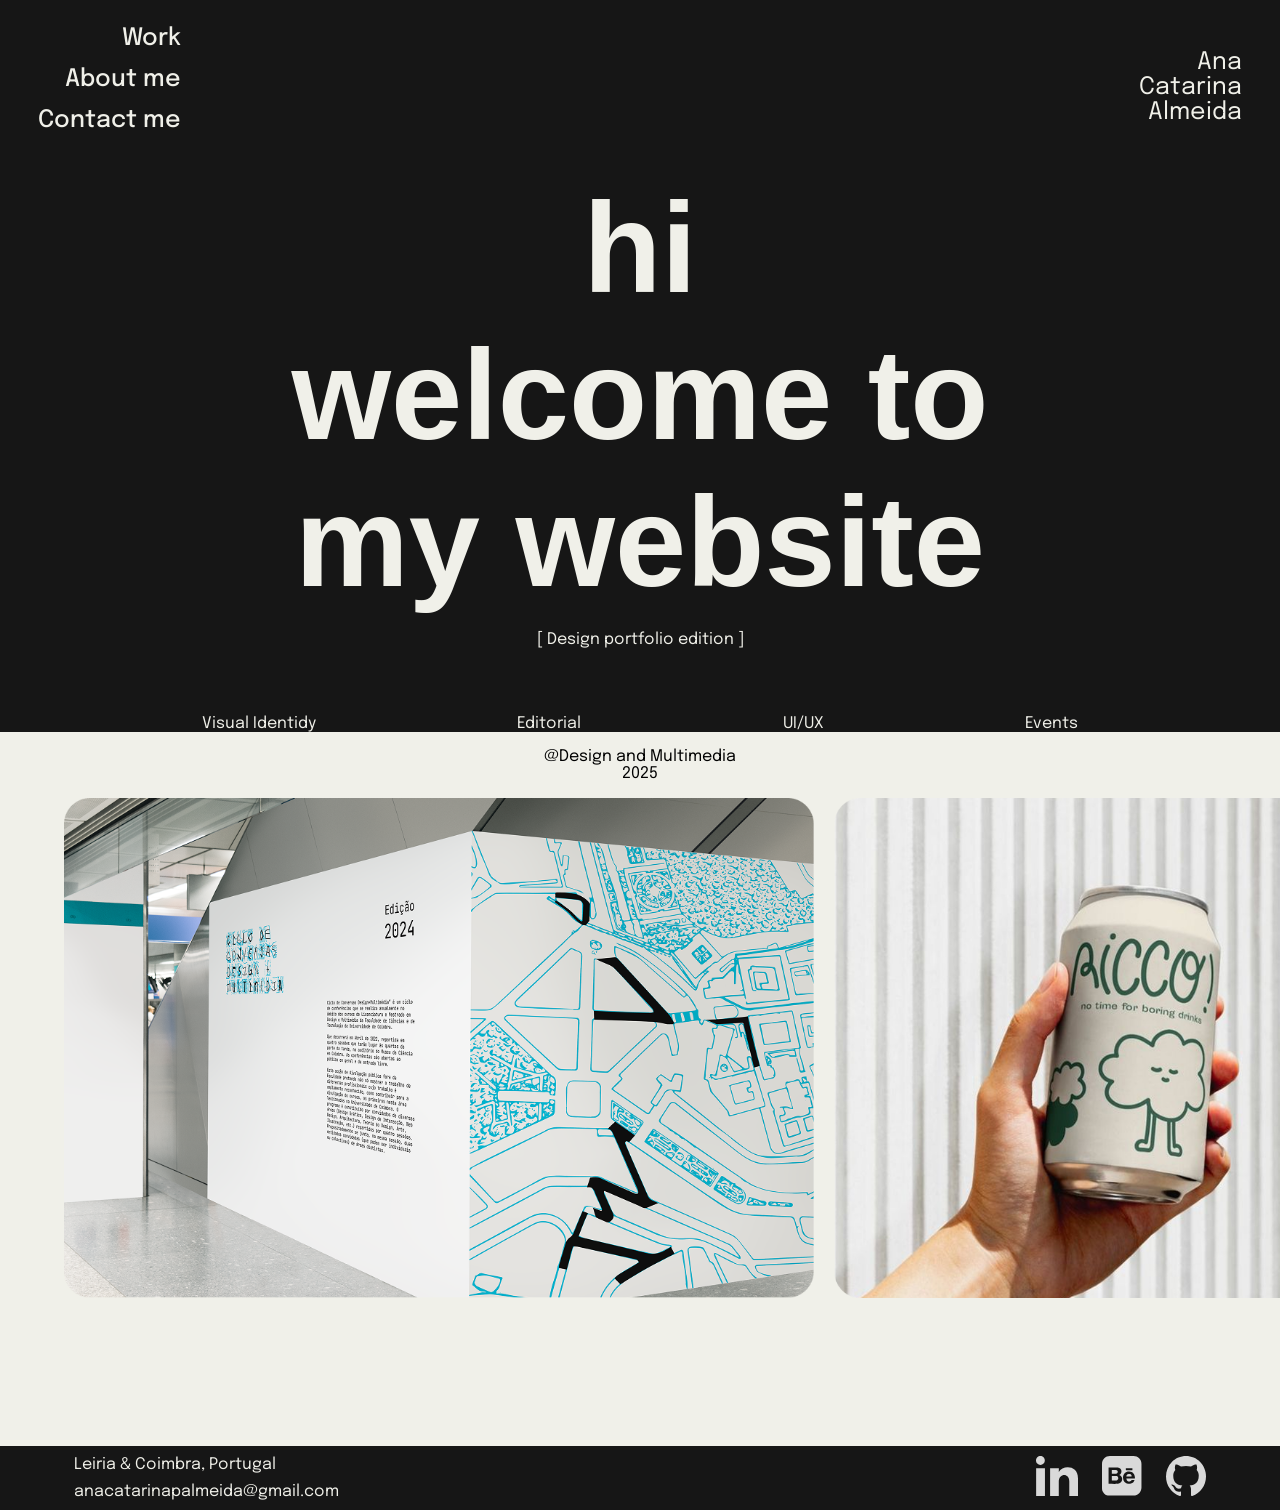
==== index.html @ 5d39ab45 "paginas adicionadas" ====
<!doctype html>
<html lang="en">

<head>
    <meta name="viewport" content="width=device-width, initial-scale=1" />
    <link rel="preconnect" href="https://fonts.googleapis.com">
    <link rel="preconnect" href="https://fonts.gstatic.com" crossorigin>
    <link href="https://fonts.googleapis.com/css2?family=Epilogue:ital,wght@0,100..900;1,100..900&display=swap"
        rel="stylesheet">

    <link rel=" stylesheet" href="css/common.css">
    <link rel="stylesheet" href="css/index.css">
    <title> My Website _ Design portfolio </title>
</head>

<body>
    <header>
        <section id="topRow">
            <nav class="menu">
                <a href="index.html#topDM"> Work</a>
                <a href="aboutme.html"> About me</a>
                <a href="index.html#contactInfo"> Contact me</a>
            </nav>
            <div id="meuNome">
                <p>Ana<br>Catarina<br>Almeida</p>
            </div>
        </section>

        <section id="tituloInicial">
            <h1>hi<br>welcome to<br>my website</h1>
            <p>[ Design portfolio edition ]</p>
        </section>

        <section id="moveBar">
            <p>Visual Identidy</p>
            <p>Editorial</p>
            <p>UI/UX</p>
            <p>Events</p>
        </section>
    </header>

    <main>
        <!--  <section id="sideArrow"></section> -->
        <section id="topDM">
            <p>@Design and Multimedia<br>2025</p>
        </section>

        <section>
            <div id="tituloProjeto"></div>
            <div class="slider">
                <img src="imagens/ccdm.png" alt="foto 1" data-titulo="#titulo-ccdm" data-conteudo="#conteudo-ccdm">
                <img src="imagens/refresko.png" alt="foto 2" data-titulo="#titulo-refresko">
                <img src="imagens/magazine.png" alt="foto 3">
                <img src="imagens/branding.png" alt="foto 4">
                <img src="imagens/convites.png" alt="foto 5">
                <img src="imagens/app.png" alt="foto 6">
                <img src="imagens/myportfolio.png" alt="foto 7">
                <a href="nowwhat.html"><img src="imagens/nowwhat.png" alt="foto 8"></a>
            </div>
            <div id="conteudoProjeto"></div>
        </section>

        <!-- Templates de títulos -->
        <template id="titulo-ccdm" class="titulo-bloco">
            <svg width="30" height="30" fill="currentColor" viewBox="0 0 24 24">
                <circle cx="12" cy="12" r="10" />
            </svg>
            <div>
                <h2>Projeto CCDM</h2>
                <p class="subtitulo">Identidade Visual</p>
            </div>
        </template>
        <template id="titulo-refresko" class="titulo-bloco">
            <svg width="30" height="30" fill="currentColor" viewBox="0 0 24 24">
                <circle cx="12" cy="12" r="10" />
            </svg>
            <div>
                <h2>Projeto refresko</h2>
                <p class="subtitulo">Identidade Visual</p>
            </div>
        </template>

        <!-- Templates de conteúdos -->
        <template id="conteudo-ccdm" class="grid">
            <div>
                <p>Identidade visual desenvolvida para o Centro Cultural DM.</p>
                <p>Inclui logotipo, manual de marca e material gráfico.</p>
            </div>
            <div>
                <ul>
                    <li>Paleta de cores</li>
                    <li>Tipografia</li>
                    <li>Aplicações</li>
                </ul>
            </div>
        </template>

    </main>

    <footer>
        <div id="contactInfo">
            <p>Leiria & Coimbra, Portugal</p>
            <p>anacatarinapalmeida@gmail.com</p>
        </div>
        <div id="icons">
            <img src="imagens/icons/linkedin.svg">
            <img src="imagens/icons/behance.svg">
            <img src="imagens/icons/github.svg">
        </div>
    </footer>

    <script src="slider.js"></script>
</body>

</html>
---- css/common.css ----
html {
  scroll-behavior: smooth;
}


/* ========================================= barra superior */

body {
    background-color: #F0F0E9;
    margin: 0;
}

header {
    background-color: #161616;
}

#topRow {
    padding: 2% 3%;
    display: flex;
    justify-content: space-between;
}

.menu>a {
    font-family: "Epilogue", sans-serif;
    font-weight: 500;
    font-size: clamp(16px, 2vw, 24px);
    /*valor minimo, xx, valor máximo*/
    text-decoration: none;
    color: #F0F0E9;
    line-height: 1, 5rem;
}

.menu {
    text-align: end;
    display: grid;
}

#meuNome {
    /* width: 17%; */
    min-width: 150;
    text-align: end;
    color: #F0F0E9;
}

#meuNome>p {
    font-size: clamp(16px, 2vw, 24px);

}

p {
    font-family: "Epilogue", sans-serif;
}


/* ========================================= @Design e multimedia */

#topDM {
    display: flex;
    justify-content: center;
    text-align: center;
}

/* ========================================= Footer */

footer{
    background-color: #161616;
    display: flex;
    justify-content: space-between;
    align-items: center;
    padding-left: 5%;
    padding-right: 5%;
    margin-top: 5%;
}

#contactInfo{
    color: #F0F0E9;
}
#contactInfo>p{
    margin: 10px;
}
#icons>img{
    height: 40px;
    padding: 10px;
}
---- css/index.css ----
/* ========================================= Home page */
#tituloInicial>h1 {
    margin: 0;
    font-family: "IndernikGold", sans-serif;
    font-size: clamp(2rem, 10vw, 150px);
    color: #F0F0E9;
    text-align: center;
}

#tituloInicial>p {
    font-size: clamp(1rem, 5vw, 16px);
    color: #F0F0E9;
    text-align: center;
}

#tituloInicial {
    padding-bottom: clamp(50px, 4vw, 100px);
}

#moveBar {
    display: flex;
    justify-content: space-evenly;
    margin: 0;
}

#moveBar>p {
    margin: 0;
    color: #F0F0E9;
}

/* ========================================= Trabalhos */

/* =================== Slider */

.slider {
    display: flex;
    overflow-x: auto;
    scroll-snap-type: x mandatory;
    scroll-behavior: smooth;
    gap: 20px;
    padding-left: 5%;
    padding-right: 5%;
}


/* Remove barra de rolagem no Chrome/Safari */
.slider::-webkit-scrollbar {
    display: none;
}

/* Remove barra de rolagem no Firefox */
.slider {
    scrollbar-width: none;
}

.slider img {
    flex: 0 0 auto;
    height: 500px;
    border-radius: 10px;
    scroll-snap-align: center;
    /* centraliza a foto ao parar */
    object-fit: cover;
}

/* =================== Titulo */


.titulo-bloco {
  display: flex;
  align-items: center;
  gap: 15px;
  margin: 30px 5% 10px; /* espaço em relação ao slider */
}

.titulo-bloco svg {
  width: 40px;
  height: 40px;
  flex-shrink: 0;
  color: #333; /* podes mudar a cor */
}

.titulo-bloco h2 {
  margin: 0;
  font-size: 1.8rem;
  font-weight: bold;
  color: #161616;
}

.titulo-bloco .subtitulo {
  margin: 0;
  font-size: 1rem;
  color:#161616;
}


/* =================== Conteudo */


/* Conteúdo em grid (templates já usam classes tipo grid-cols-2 ou 3) */
.grid {
  margin: 20px 5%;
  display: grid;
  gap: 20px;
  color: #161616;
}
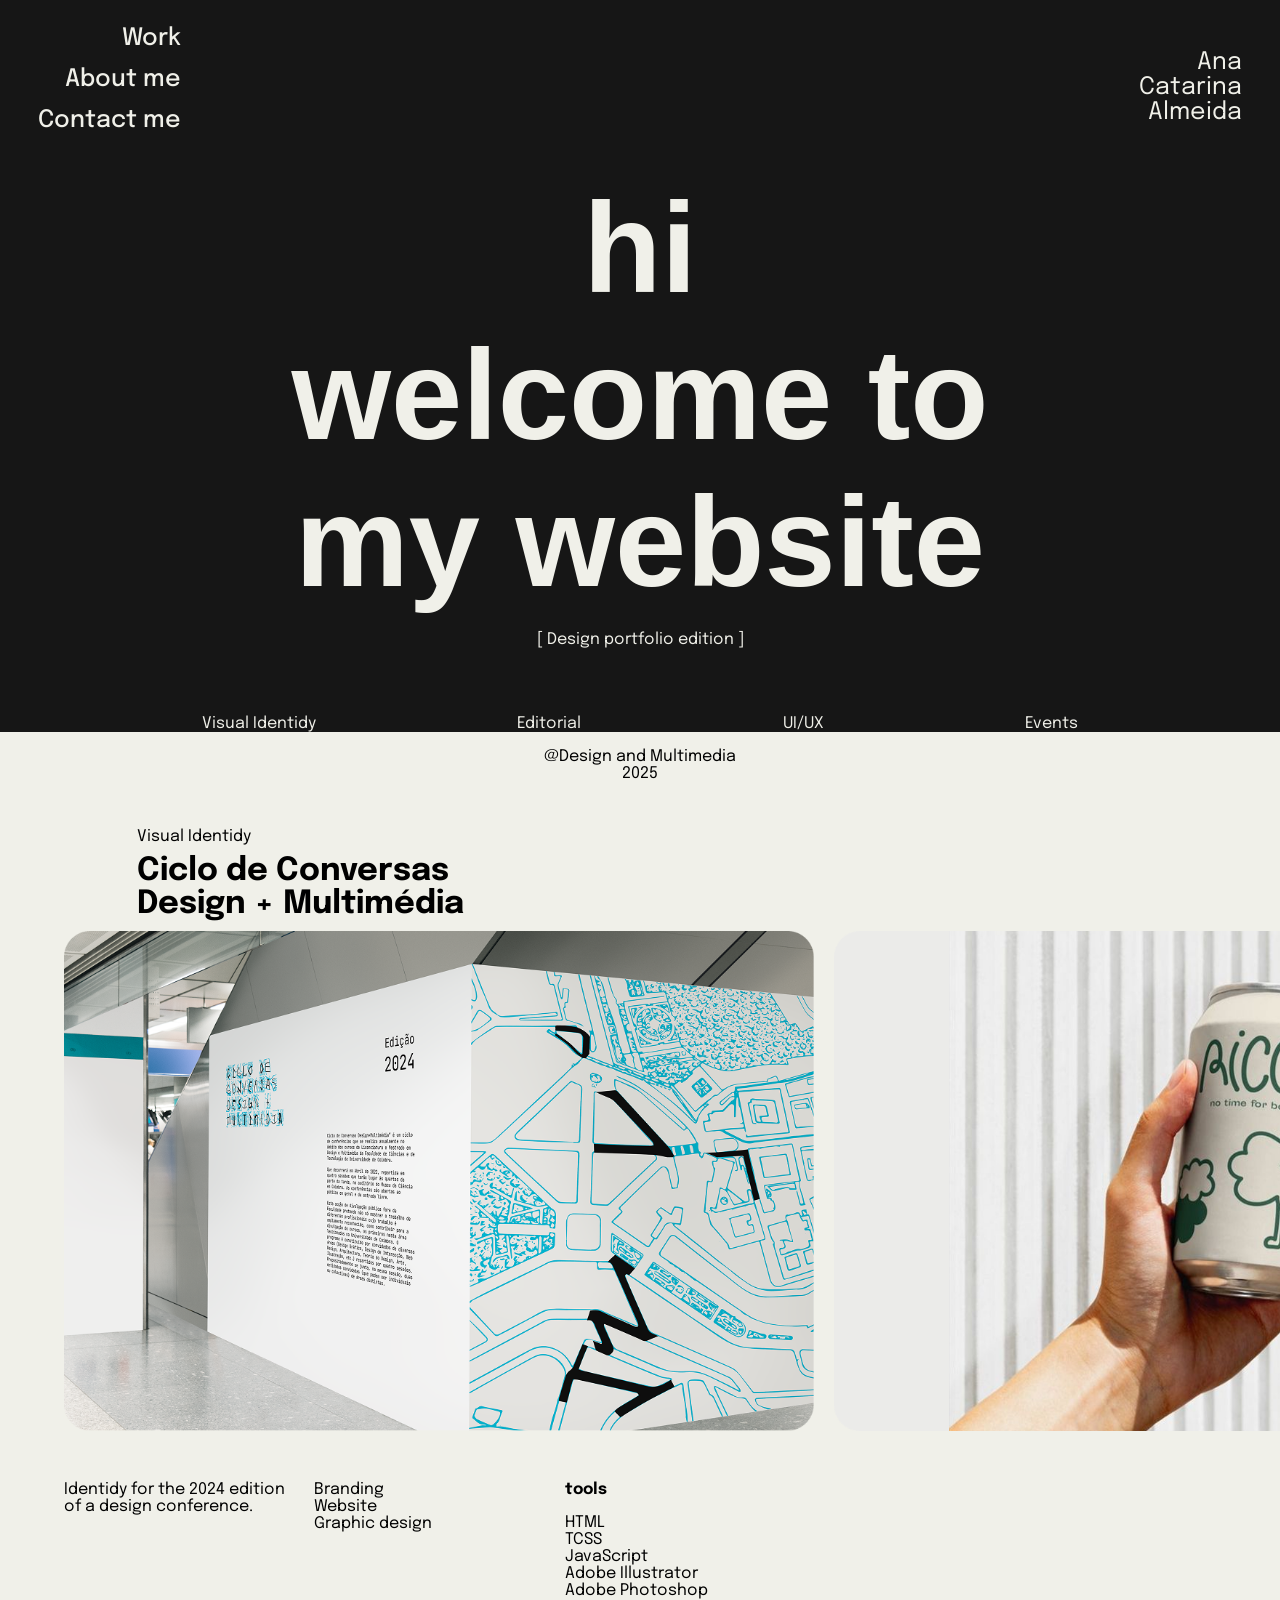
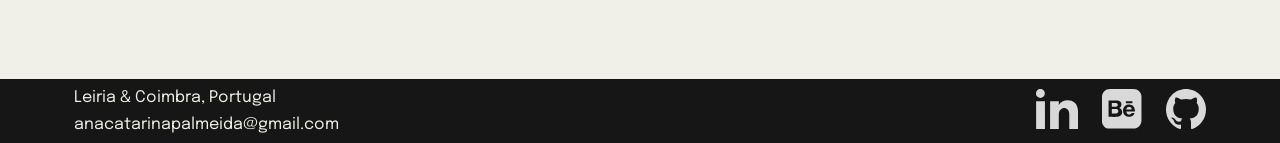
==== commit 1266c603: "slider text finalmente a funcionar" ====
--- a/index.html
+++ b/index.html
@@ -49,48 +49,74 @@
             <div id="tituloProjeto"></div>
             <div class="slider">
                 <img src="imagens/ccdm.png" alt="foto 1" data-titulo="#titulo-ccdm" data-conteudo="#conteudo-ccdm">
-                <img src="imagens/refresko.png" alt="foto 2" data-titulo="#titulo-refresko">
-                <img src="imagens/magazine.png" alt="foto 3">
-                <img src="imagens/branding.png" alt="foto 4">
-                <img src="imagens/convites.png" alt="foto 5">
-                <img src="imagens/app.png" alt="foto 6">
-                <img src="imagens/myportfolio.png" alt="foto 7">
-                <a href="nowwhat.html"><img src="imagens/nowwhat.png" alt="foto 8"></a>
+                <img src="imagens/refresko.png" alt="foto 2" data-titulo="#titulo-refresko"
+                    data-conteudo="#conteudo-refresko">
+                <img src="imagens/magazine.png" alt="foto 3" data-titulo="#titulo-magazine"
+                    data-conteudo="#conteudo-magazine">
+                <img src="imagens/branding.png" alt="foto 4" data-titulo="#titulo-branding"
+                    data-conteudo="#conteudo-branding">
+                <img src="imagens/convites.png" alt="foto 5" data-titulo="#titulo-convites"
+                    data-conteudo="#conteudo-convites">
+                <img src="imagens/app.png" alt="foto 6" data-titulo="#titulo-app" data-conteudo="#conteudo-app">
+                <img src="imagens/myportfolio.png" alt="foto 7" data-titulo="#titulo-myportfolio"
+                    data-conteudo="#conteudo-myportfolio">
+                <a href="nowwhat.html"><img src="imagens/nowwhat.png" alt="foto 8" data-titulo="#titulo-nowwhat"
+                        data-conteudo="#conteudo-nowwhat"></a>
             </div>
             <div id="conteudoProjeto"></div>
         </section>
 
         <!-- Templates de títulos -->
         <template id="titulo-ccdm" class="titulo-bloco">
-            <svg width="30" height="30" fill="currentColor" viewBox="0 0 24 24">
-                <circle cx="12" cy="12" r="10" />
-            </svg>
+            <img src="imagens/icons/1.svg">
             <div>
-                <h2>Projeto CCDM</h2>
-                <p class="subtitulo">Identidade Visual</p>
+                <p  class="subtitulo">Visual Identidy</p>
+                <p class="titulo">
+                    Ciclo de Conversas<br>
+                    Design + Multimédia</p>
             </div>
         </template>
+        <!-- 2 -->
         <template id="titulo-refresko" class="titulo-bloco">
-            <svg width="30" height="30" fill="currentColor" viewBox="0 0 24 24">
-                <circle cx="12" cy="12" r="10" />
-            </svg>
+            <img src="imagens/icons/2.svg">
             <div>
-                <h2>Projeto refresko</h2>
-                <p class="subtitulo">Identidade Visual</p>
+                <p class="subtitulo">Visual Identidy</p>
+                <p class="titulo">Refresko</p>
+            </div>
+        </template>
+        <!-- 3 -->
+        <template id="titulo-magazine" class="titulo-bloco">
+            <img src="imagens/icons/3.svg">
+            <div>
+                <p class="subtitulo">Editorial</p>
+                <p class="titulo">O estilo tipográfico<br>Internacional</p>
             </div>
         </template>
 
         <!-- Templates de conteúdos -->
         <template id="conteudo-ccdm" class="grid">
+                <p>Identidy for the 2024 edition of a design conference.</p>
+                <p>Branding<br>Website<br>Graphic design</p>
             <div>
-                <p>Identidade visual desenvolvida para o Centro Cultural DM.</p>
-                <p>Inclui logotipo, manual de marca e material gráfico.</p>
+                <p>tools</p>
+                <ul>
+                    <li>HTML</li>
+                    <li>TCSS</li>
+                    <li>JavaScript</li>
+                    <li>Adobe Illustrator</li>
+                    <li>Adobe Photoshop</li>
+                </ul>
             </div>
+        </template>
+        <!-- 2 -->
+        <template id="conteudo-refresko" class="grid">
+                <p>Identidy for a soda company.</p>
+                <p>Branding<br>Graphic design<br>Illustrations</p>
             <div>
+                <p>tool</p>
                 <ul>
-                    <li>Paleta de cores</li>
-                    <li>Tipografia</li>
-                    <li>Aplicações</li>
+                    <li>Adobe Illustrator</li>
+                    <li>Adobe Photoshop</li>
                 </ul>
             </div>
         </template>
@@ -109,7 +135,7 @@
         </div>
     </footer>
 
-    <script src="slider.js"></script>
+    <script src="js/slider.js"></script>
 </body>
 
 </html>
--- a/css/common.css
+++ b/css/common.css
@@ -10,9 +10,6 @@
     margin: 0;
 }
 
-header {
-    background-color: #161616;
-}
 
 #topRow {
     padding: 2% 3%;
@@ -26,7 +23,6 @@
     font-size: clamp(16px, 2vw, 24px);
     /*valor minimo, xx, valor máximo*/
     text-decoration: none;
-    color: #F0F0E9;
     line-height: 1, 5rem;
 }
 
@@ -39,7 +35,6 @@
     /* width: 17%; */
     min-width: 150;
     text-align: end;
-    color: #F0F0E9;
 }
 
 #meuNome>p {
--- a/css/index.css
+++ b/css/index.css
@@ -1,3 +1,14 @@
+header {
+    background-color: #161616;
+}
+
+.menu>a {
+    color: #F0F0E9;
+}
+
+#meuNome {
+    color: #F0F0E9;
+}
 /* ========================================= Home page */
 #tituloInicial>h1 {
     margin: 0;
@@ -65,18 +76,29 @@
 /* =================== Titulo */
 
 
-.titulo-bloco {
+#tituloProjeto {
   display: flex;
   align-items: center;
   gap: 15px;
   margin: 30px 5% 10px; /* espaço em relação ao slider */
 }
 
-.titulo-bloco svg {
-  width: 40px;
-  height: 40px;
-  flex-shrink: 0;
-  color: #333; /* podes mudar a cor */
+#tituloProjeto img {
+  width: 5%;
+}
+
+#tituloProjeto > div > p{
+    margin: 0;
+}
+
+#tituloProjeto .subtitulo{
+    font-size: 1rem;
+    margin-bottom: 3%;
+}
+
+#tituloProjeto .titulo{
+    font-size: 2rem;
+    font-weight: bold;
 }
 
 .titulo-bloco h2 {
@@ -86,24 +108,25 @@
   color: #161616;
 }
 
-.titulo-bloco .subtitulo {
-  margin: 0;
-  font-size: 1rem;
-  color:#161616;
-}
 
 
 /* =================== Conteudo */
 
-
-/* Conteúdo em grid (templates já usam classes tipo grid-cols-2 ou 3) */
-.grid {
-  margin: 20px 5%;
-  display: grid;
-  gap: 20px;
-  color: #161616;
+#conteudoProjeto{
+    margin: 30px 5% 10px;
+    display: grid;
+    grid-template-columns: repeat(5, 20%);
+    gap: 20px;
 }
 
+#conteudoProjeto> div>p{
+    font-weight: bold;
+}
 
-
-
+#conteudoProjeto> div> ul{
+    list-style:none;
+    padding-left: 0;
+}
+#conteudoProjeto> div> ul > li{
+    font-family: "Epilogue", sans-serif;
+}
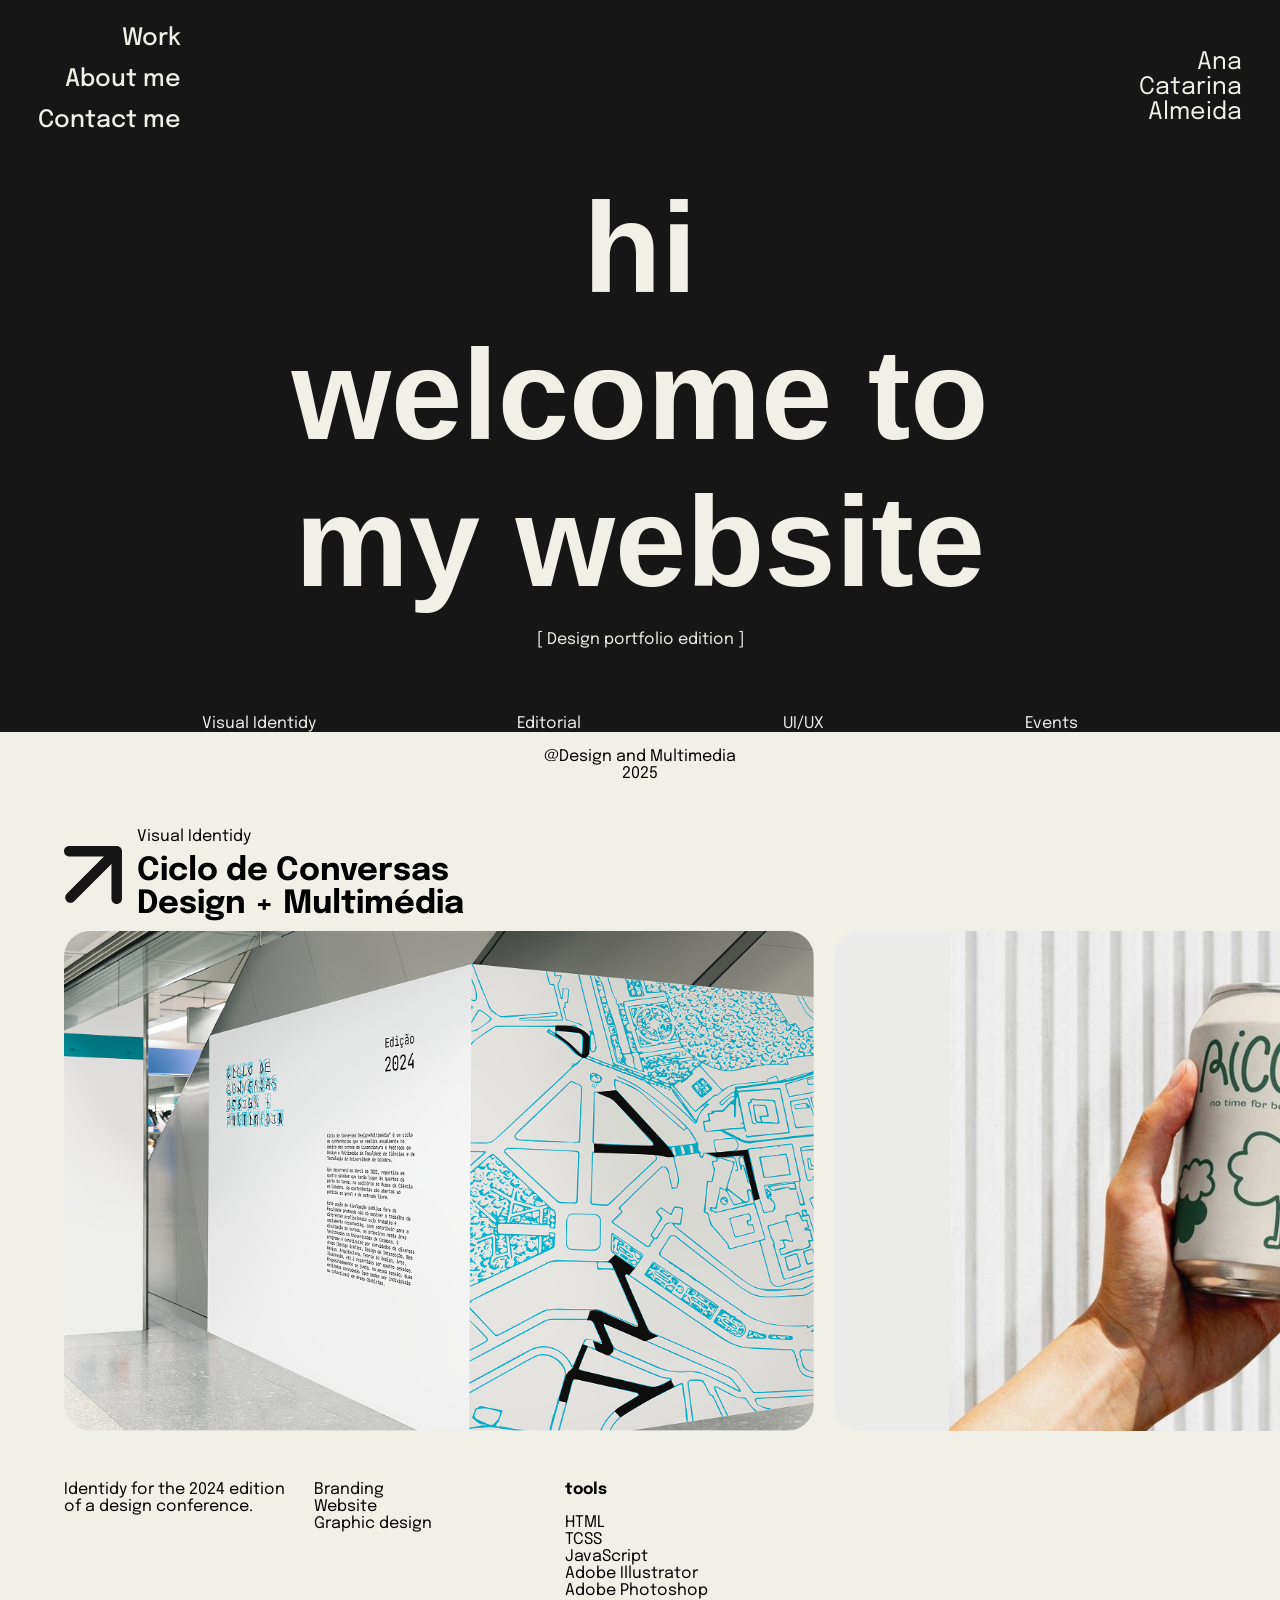
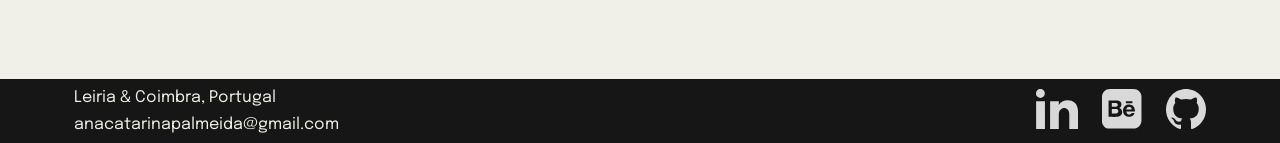
==== commit 35f96b61: "+ alterações, continuação" ====
--- a/index.html
+++ b/index.html
@@ -10,7 +10,7 @@
 
     <link rel=" stylesheet" href="css/common.css">
     <link rel="stylesheet" href="css/index.css">
-    <title> My Website _ Design portfolio </title>
+    <title> Design portfolio </title>
 </head>
 
 <body>
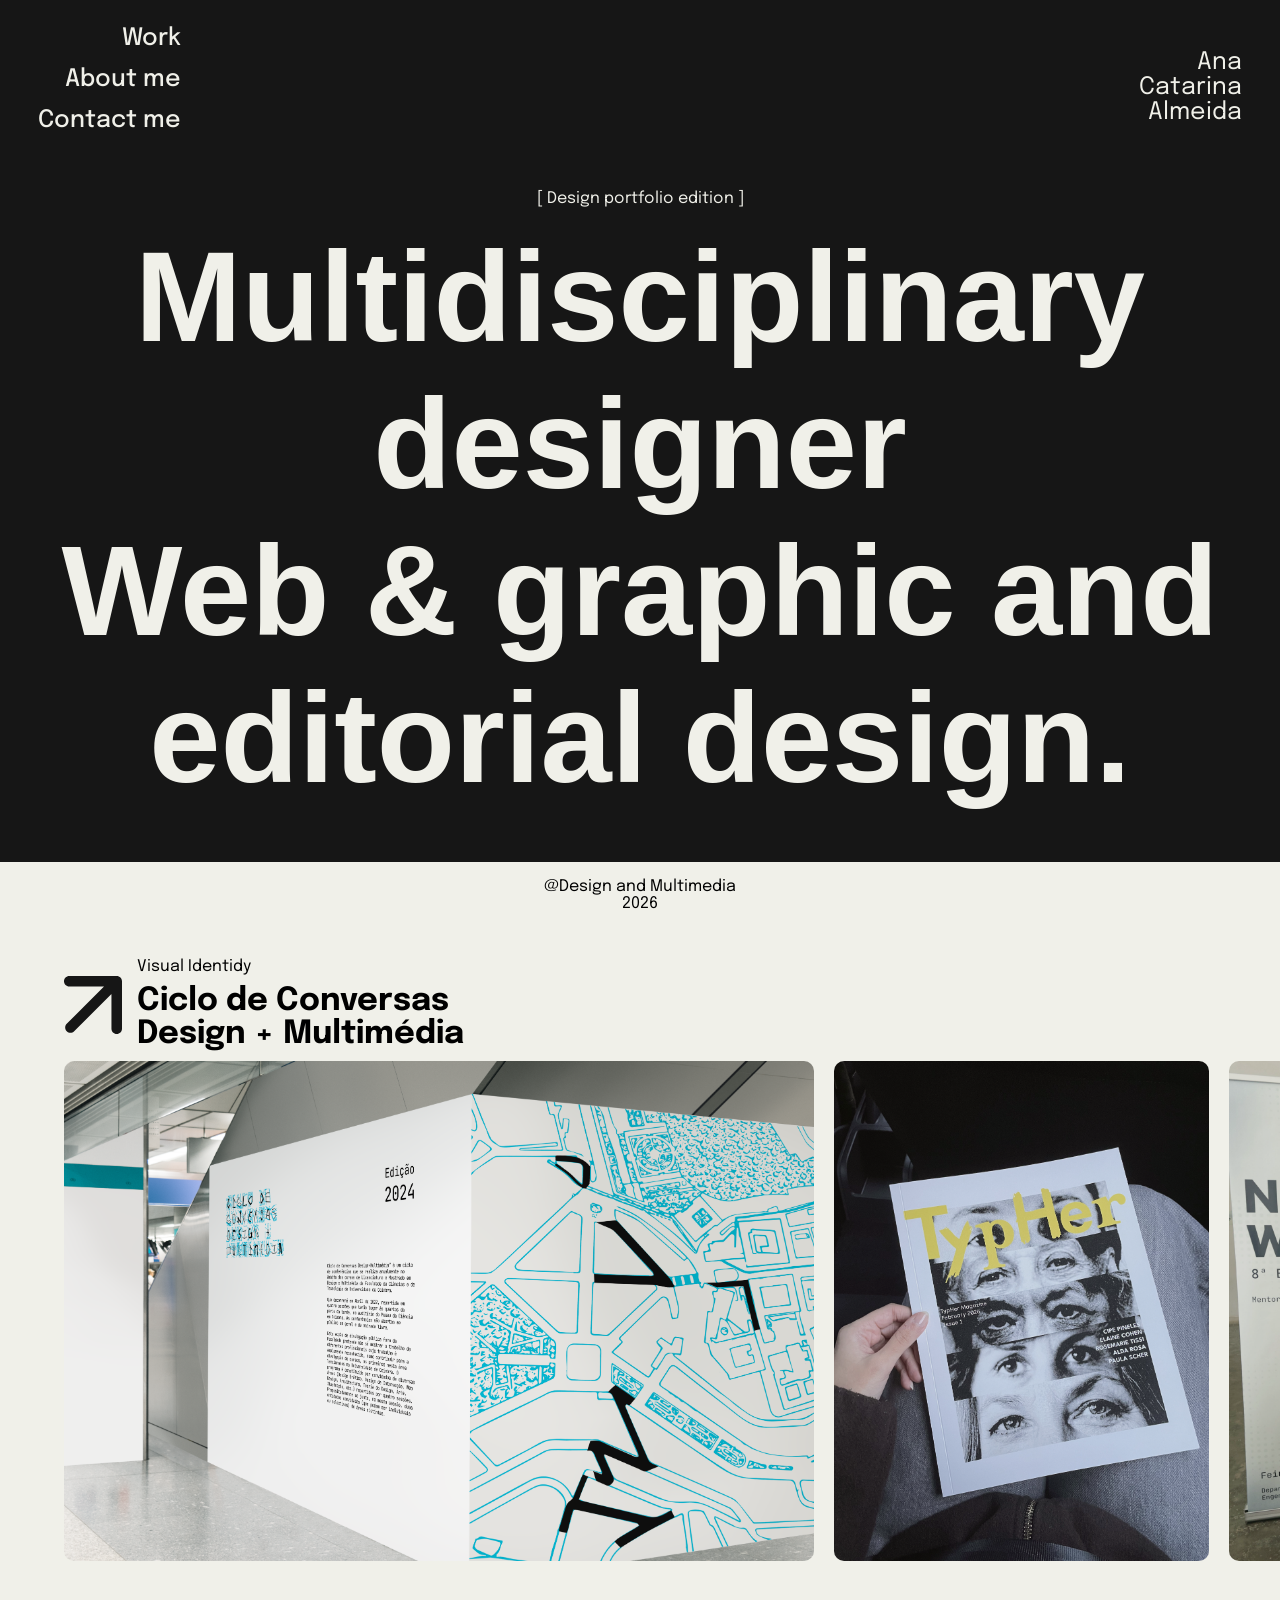
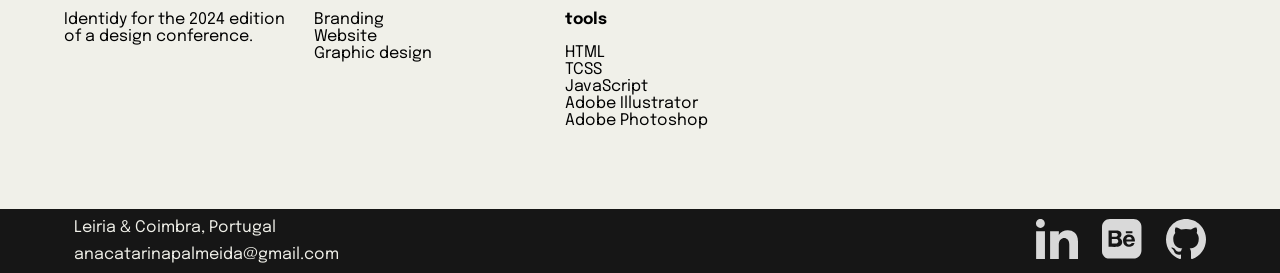
==== commit 9a8c55e6: "decidi mudar tudo :)" ====
--- a/index.html
+++ b/index.html
@@ -27,40 +27,25 @@
         </section>
 
         <section id="tituloInicial">
-            <h1>hi<br>welcome to<br>my website</h1>
-            <p>[ Design portfolio edition ]</p>
+             <p>[ Design portfolio edition ]</p>
+            <h1>Multidisciplinary designer <br> Web & graphic and editorial design.</h1>
         </section>
 
-        <section id="moveBar">
-            <p>Visual Identidy</p>
-            <p>Editorial</p>
-            <p>UI/UX</p>
-            <p>Events</p>
-        </section>
     </header>
 
     <main>
         <!--  <section id="sideArrow"></section> -->
         <section id="topDM">
-            <p>@Design and Multimedia<br>2025</p>
+            <p>@Design and Multimedia<br>2026</p>
         </section>
 
         <section>
             <div id="tituloProjeto"></div>
             <div class="slider">
                 <img src="imagens/ccdm.png" alt="foto 1" data-titulo="#titulo-ccdm" data-conteudo="#conteudo-ccdm">
-                <img src="imagens/refresko.png" alt="foto 2" data-titulo="#titulo-refresko"
-                    data-conteudo="#conteudo-refresko">
-                <img src="imagens/magazine.png" alt="foto 3" data-titulo="#titulo-magazine"
+                <img src="imagens/typher.png" alt="foto 2" data-titulo="#titulo-typher"
                     data-conteudo="#conteudo-magazine">
-                <img src="imagens/branding.png" alt="foto 4" data-titulo="#titulo-branding"
-                    data-conteudo="#conteudo-branding">
-                <img src="imagens/convites.png" alt="foto 5" data-titulo="#titulo-convites"
-                    data-conteudo="#conteudo-convites">
-                <img src="imagens/app.png" alt="foto 6" data-titulo="#titulo-app" data-conteudo="#conteudo-app">
-                <img src="imagens/myportfolio.png" alt="foto 7" data-titulo="#titulo-myportfolio"
-                    data-conteudo="#conteudo-myportfolio">
-                <a href="nowwhat.html"><img src="imagens/nowwhat.png" alt="foto 8" data-titulo="#titulo-nowwhat"
+                <a href="nowwhat.html"><img src="imagens/nw.png" alt="foto 3" data-titulo="#titulo-nowwhat"
                         data-conteudo="#conteudo-nowwhat"></a>
             </div>
             <div id="conteudoProjeto"></div>
@@ -76,22 +61,7 @@
                     Design + Multimédia</p>
             </div>
         </template>
-        <!-- 2 -->
-        <template id="titulo-refresko" class="titulo-bloco">
-            <img src="imagens/icons/2.svg">
-            <div>
-                <p class="subtitulo">Visual Identidy</p>
-                <p class="titulo">Refresko</p>
-            </div>
-        </template>
-        <!-- 3 -->
-        <template id="titulo-magazine" class="titulo-bloco">
-            <img src="imagens/icons/3.svg">
-            <div>
-                <p class="subtitulo">Editorial</p>
-                <p class="titulo">O estilo tipográfico<br>Internacional</p>
-            </div>
-        </template>
+       
 
         <!-- Templates de conteúdos -->
         <template id="conteudo-ccdm" class="grid">
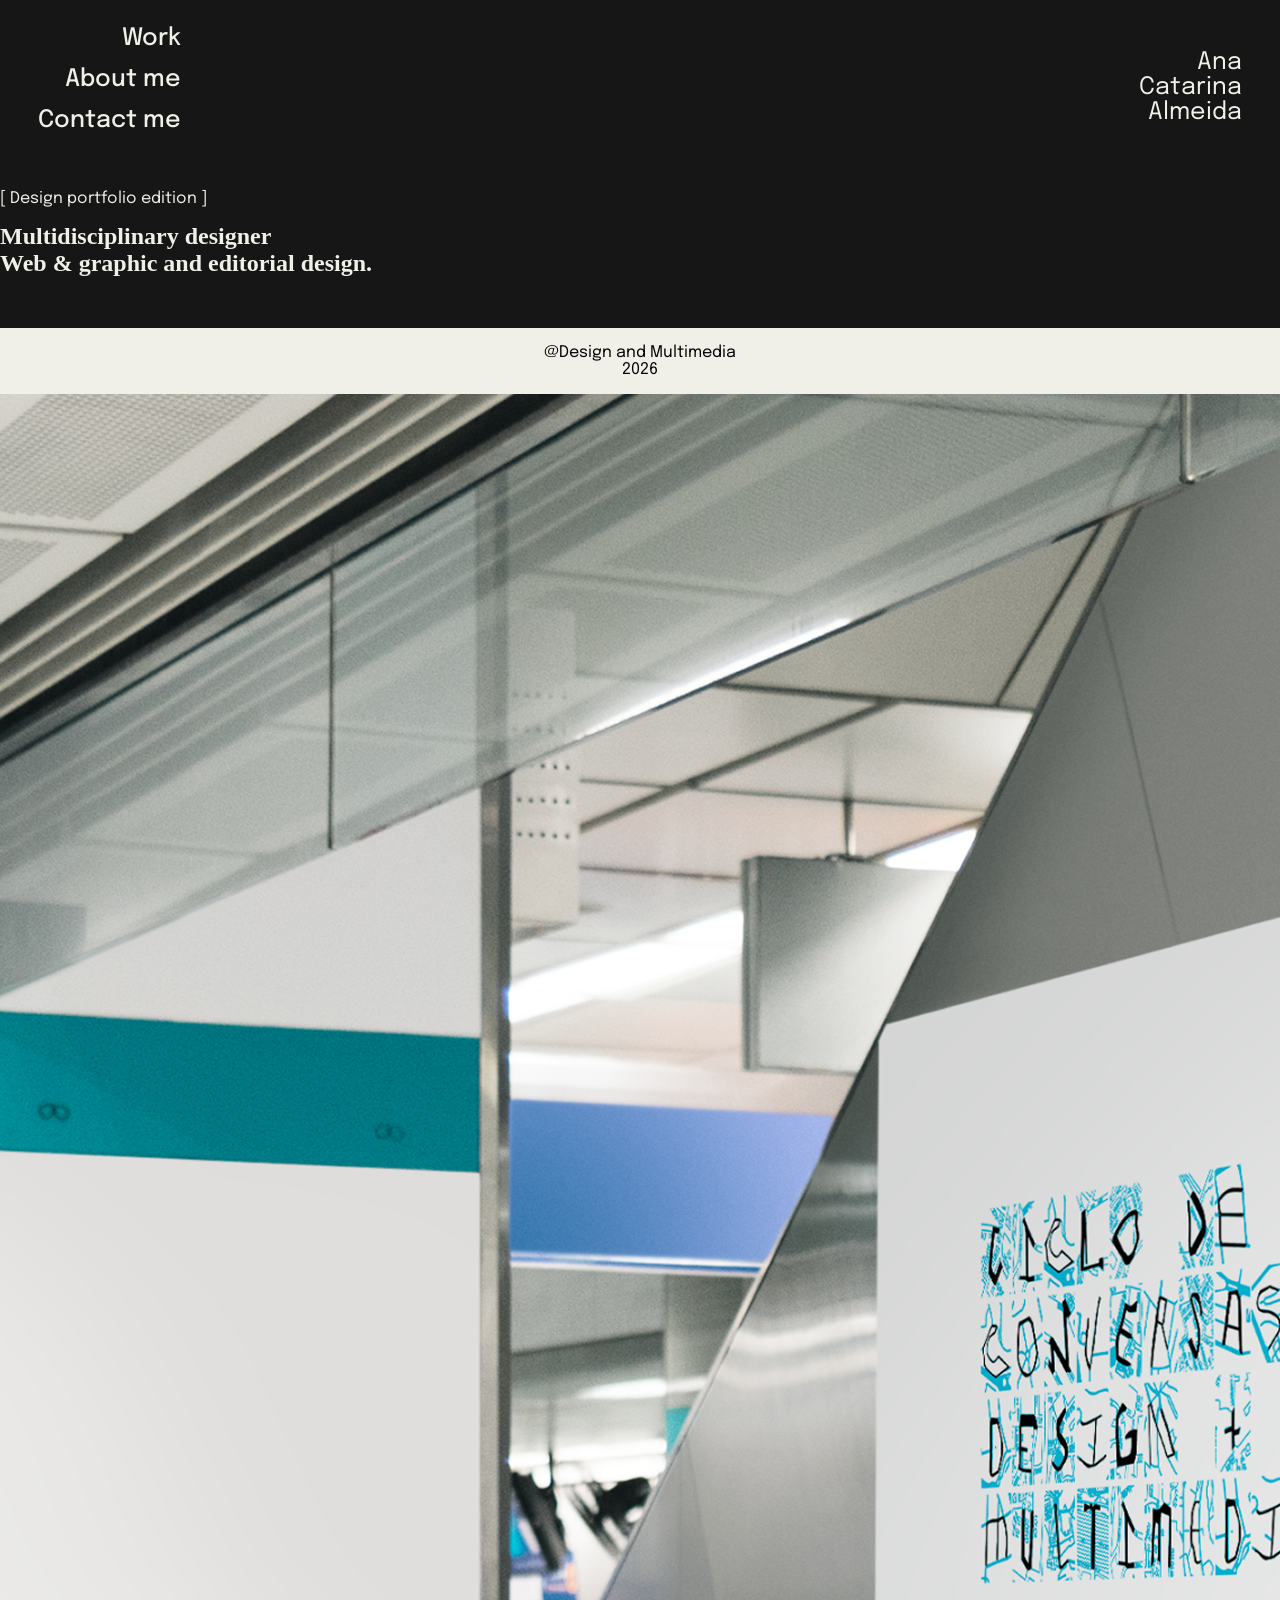
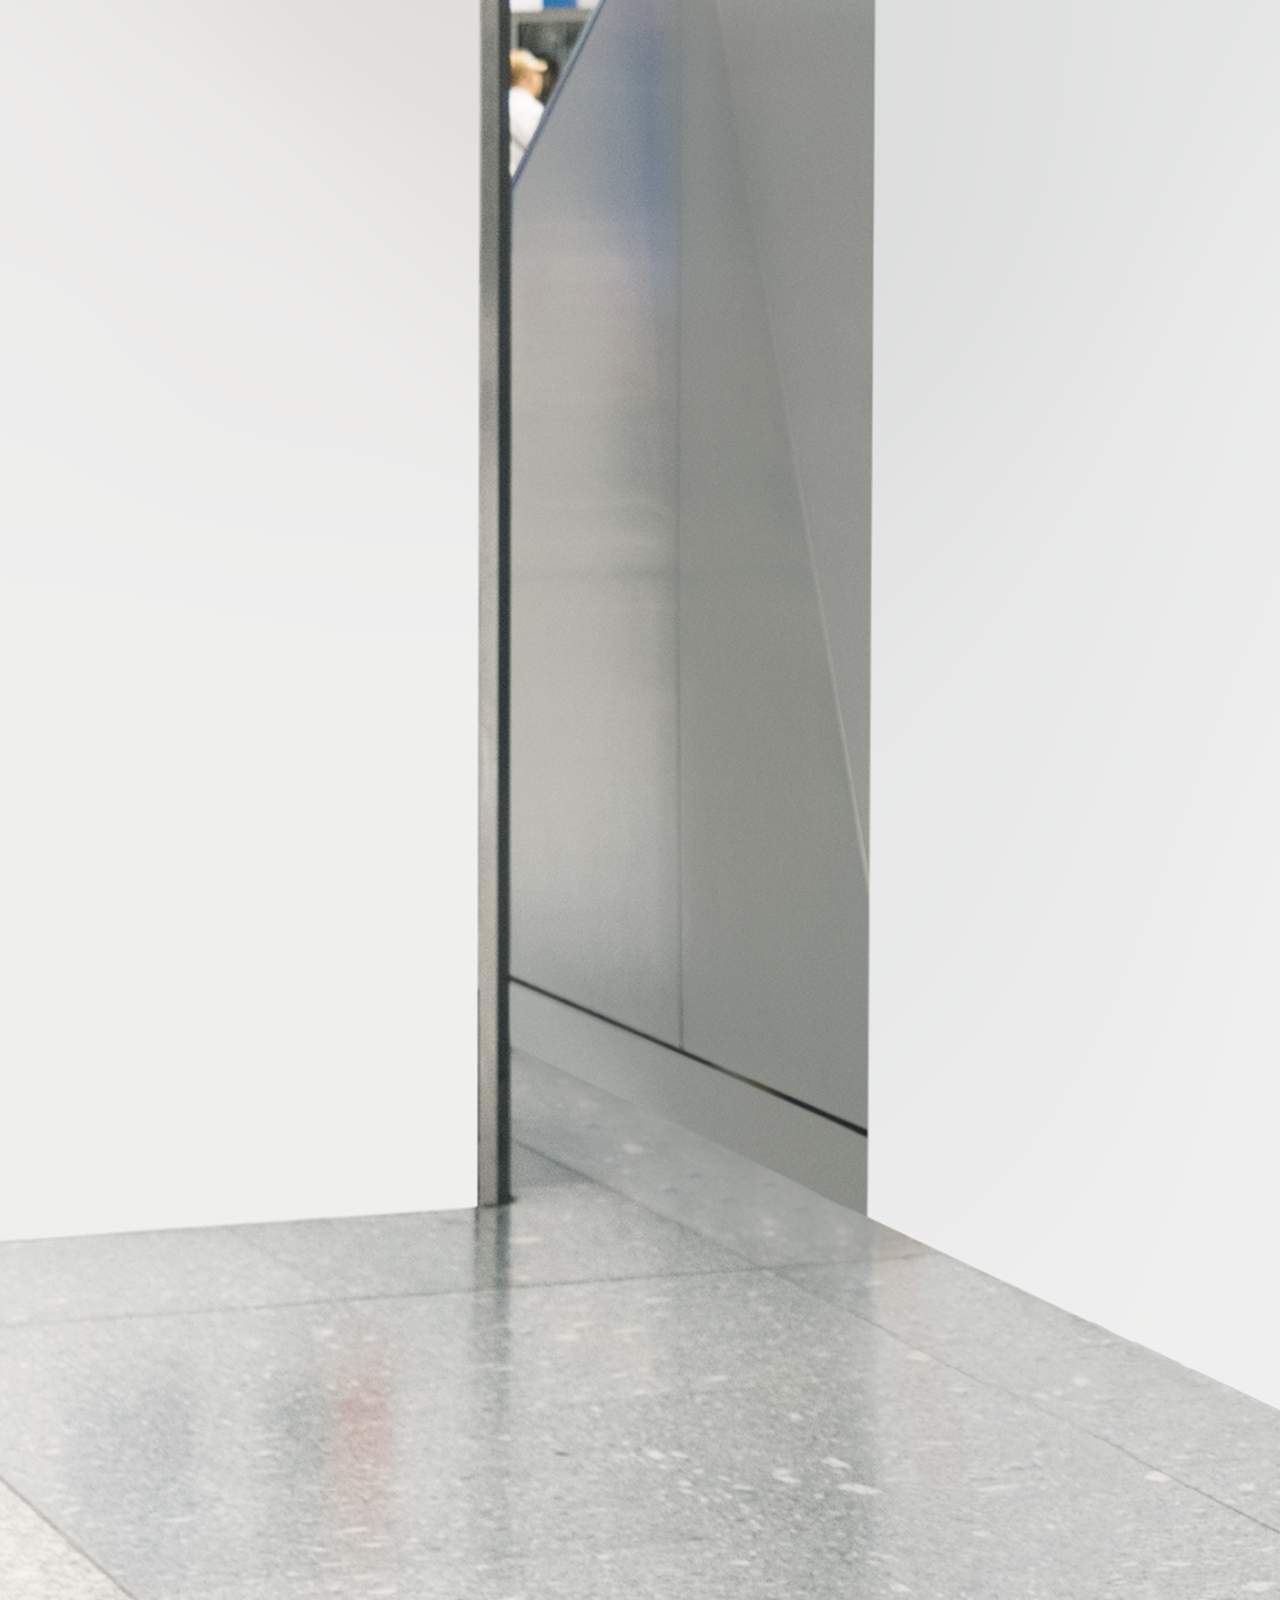
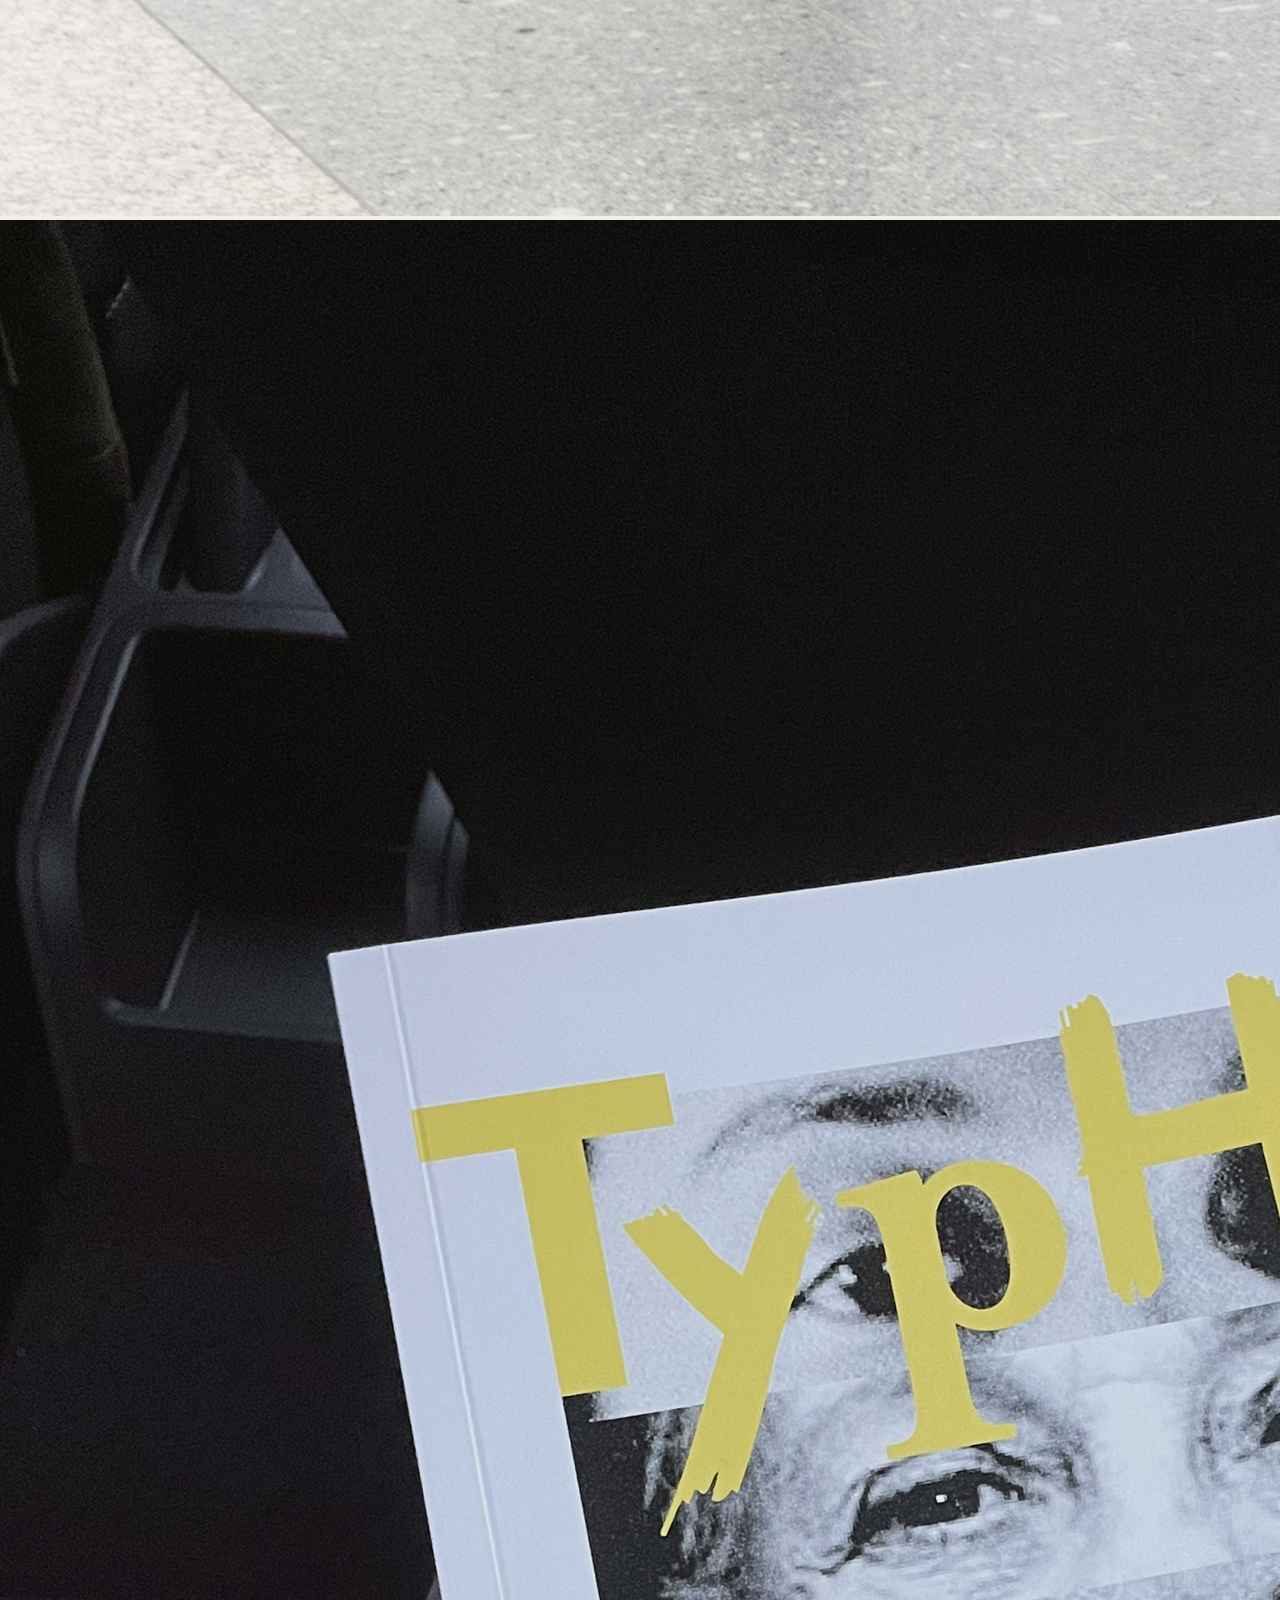
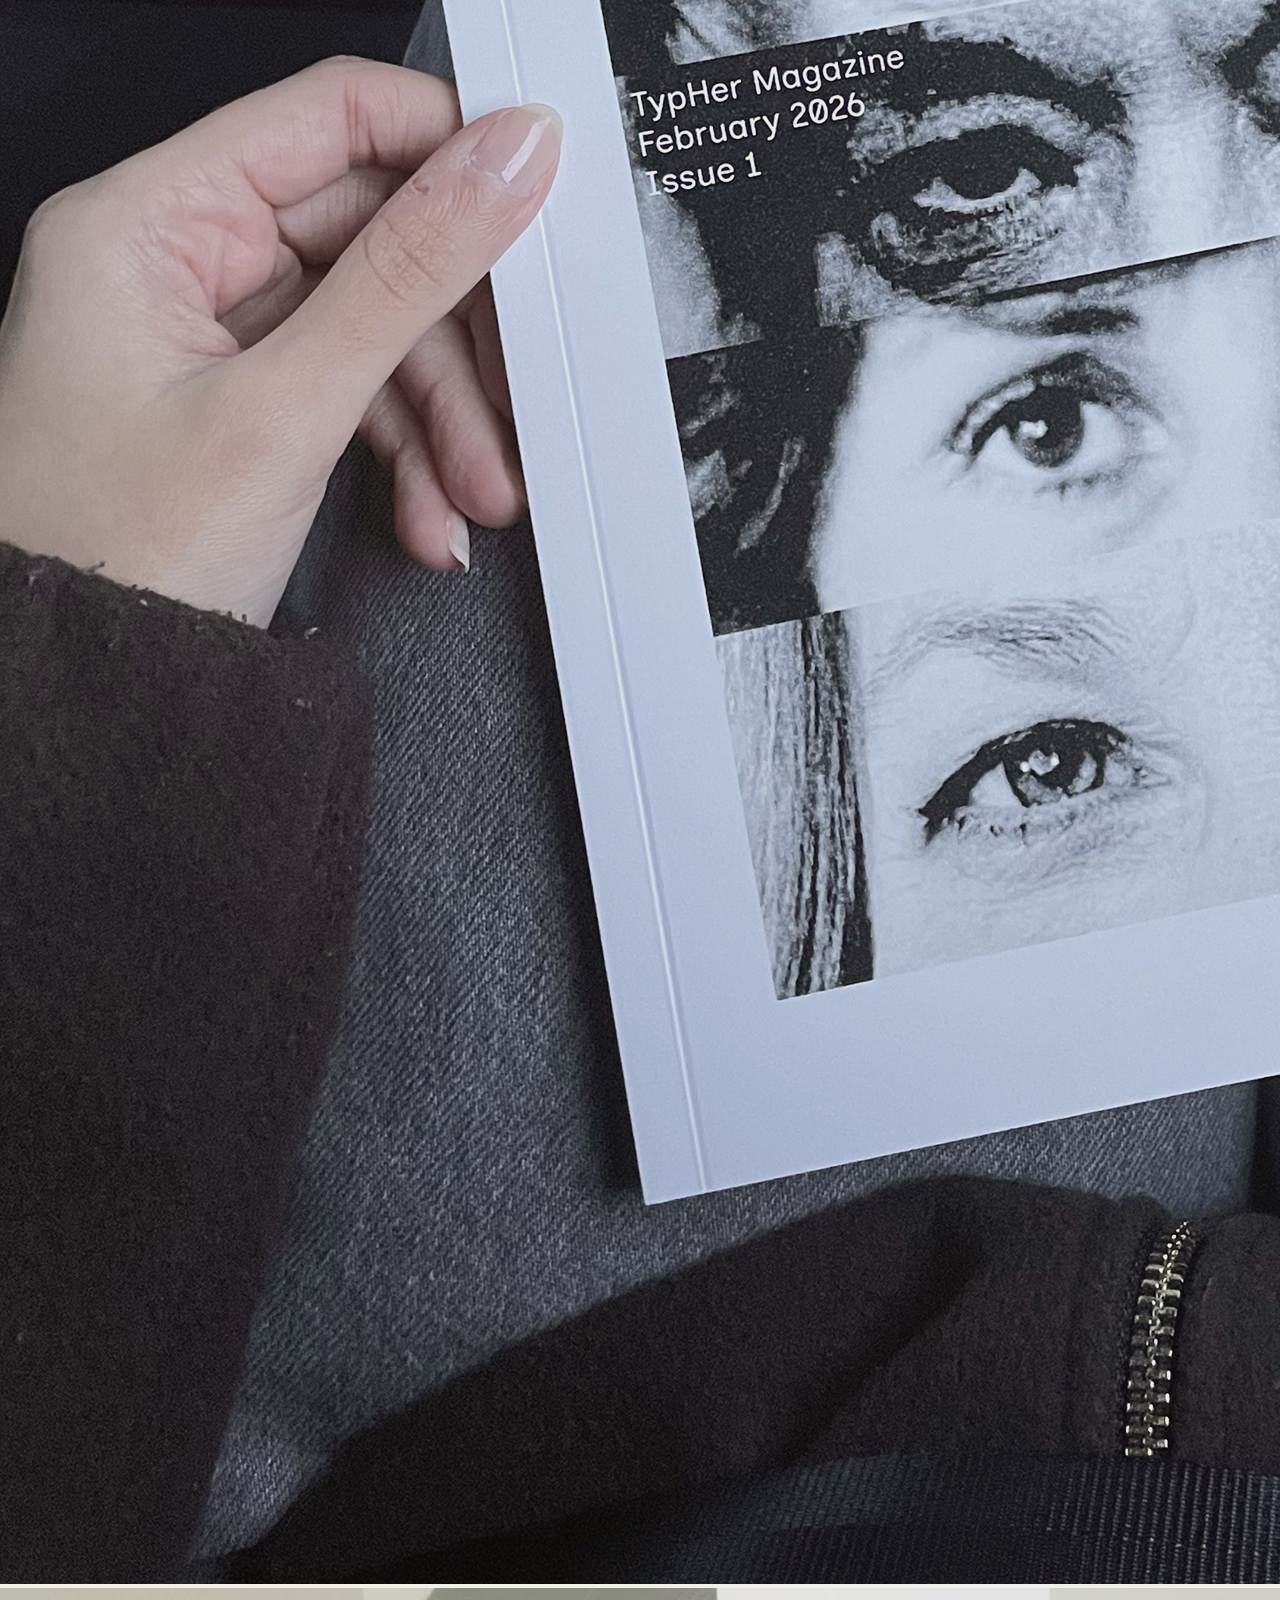
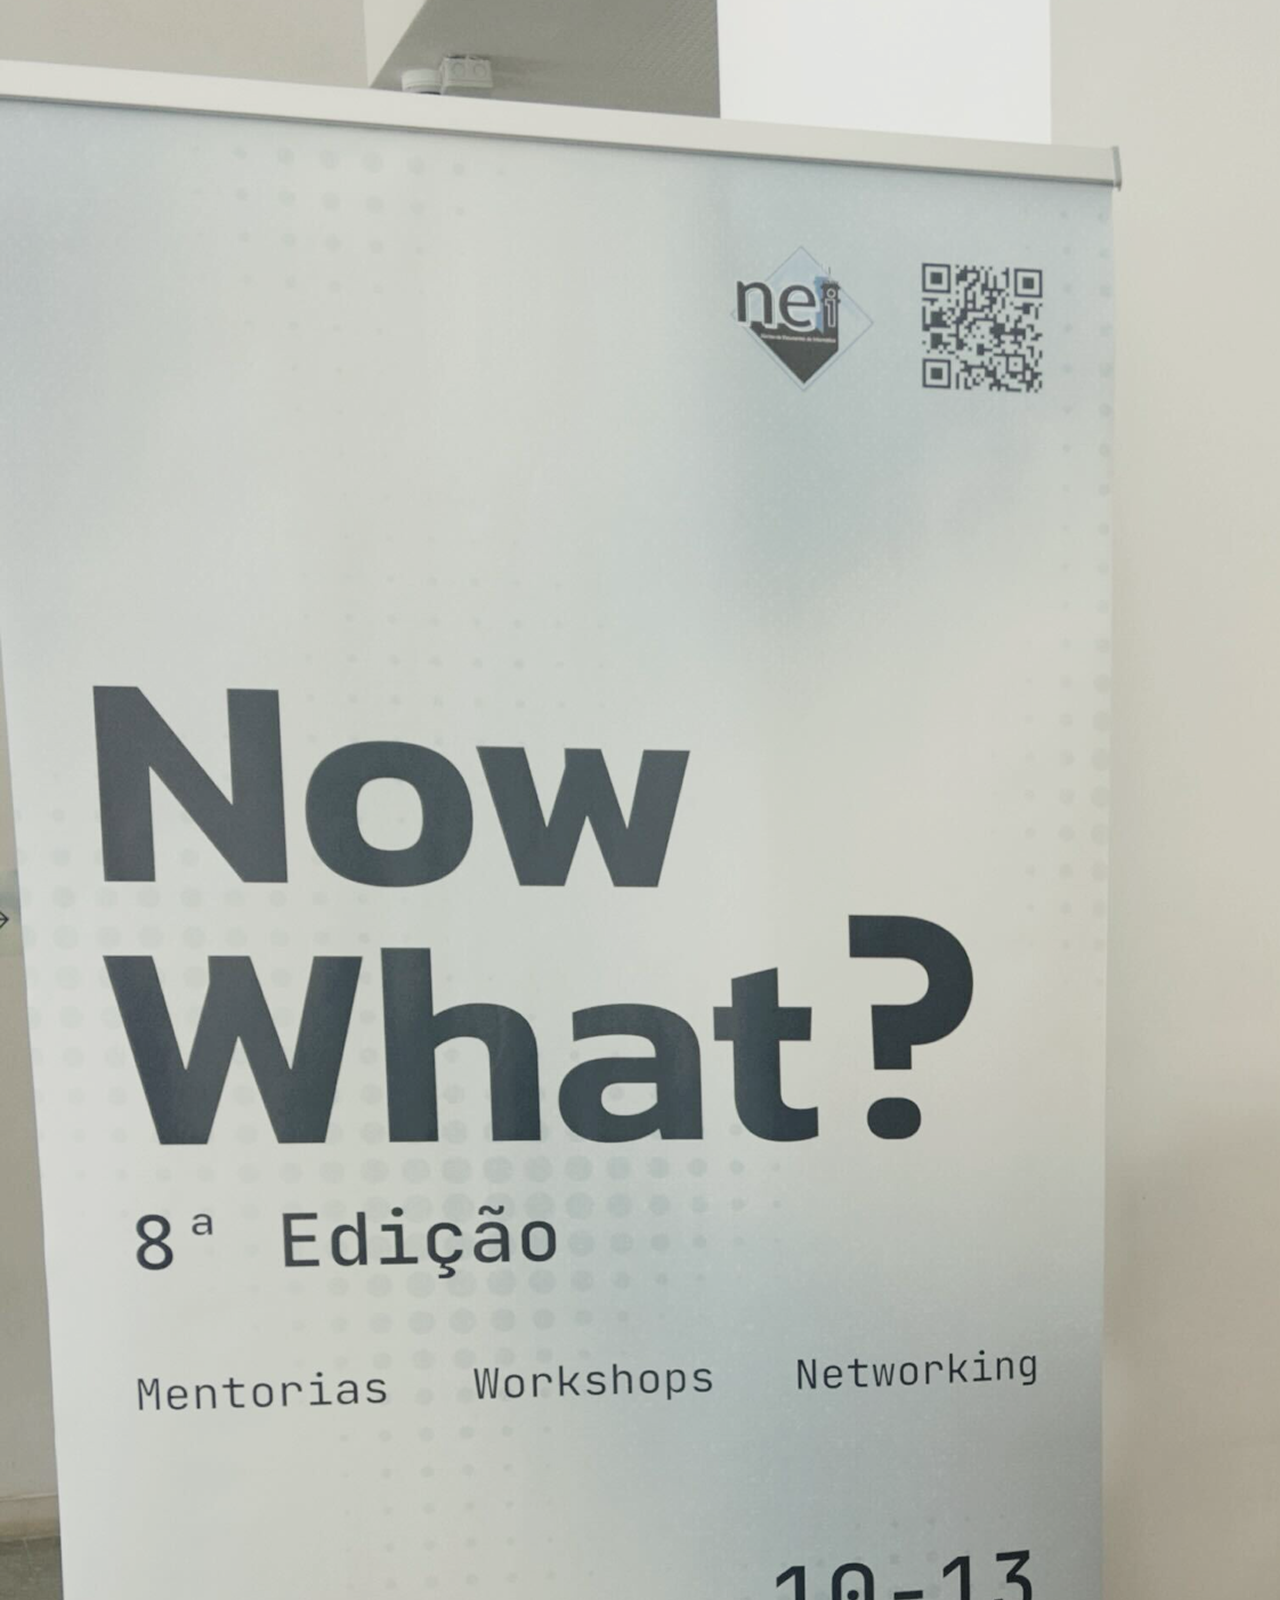
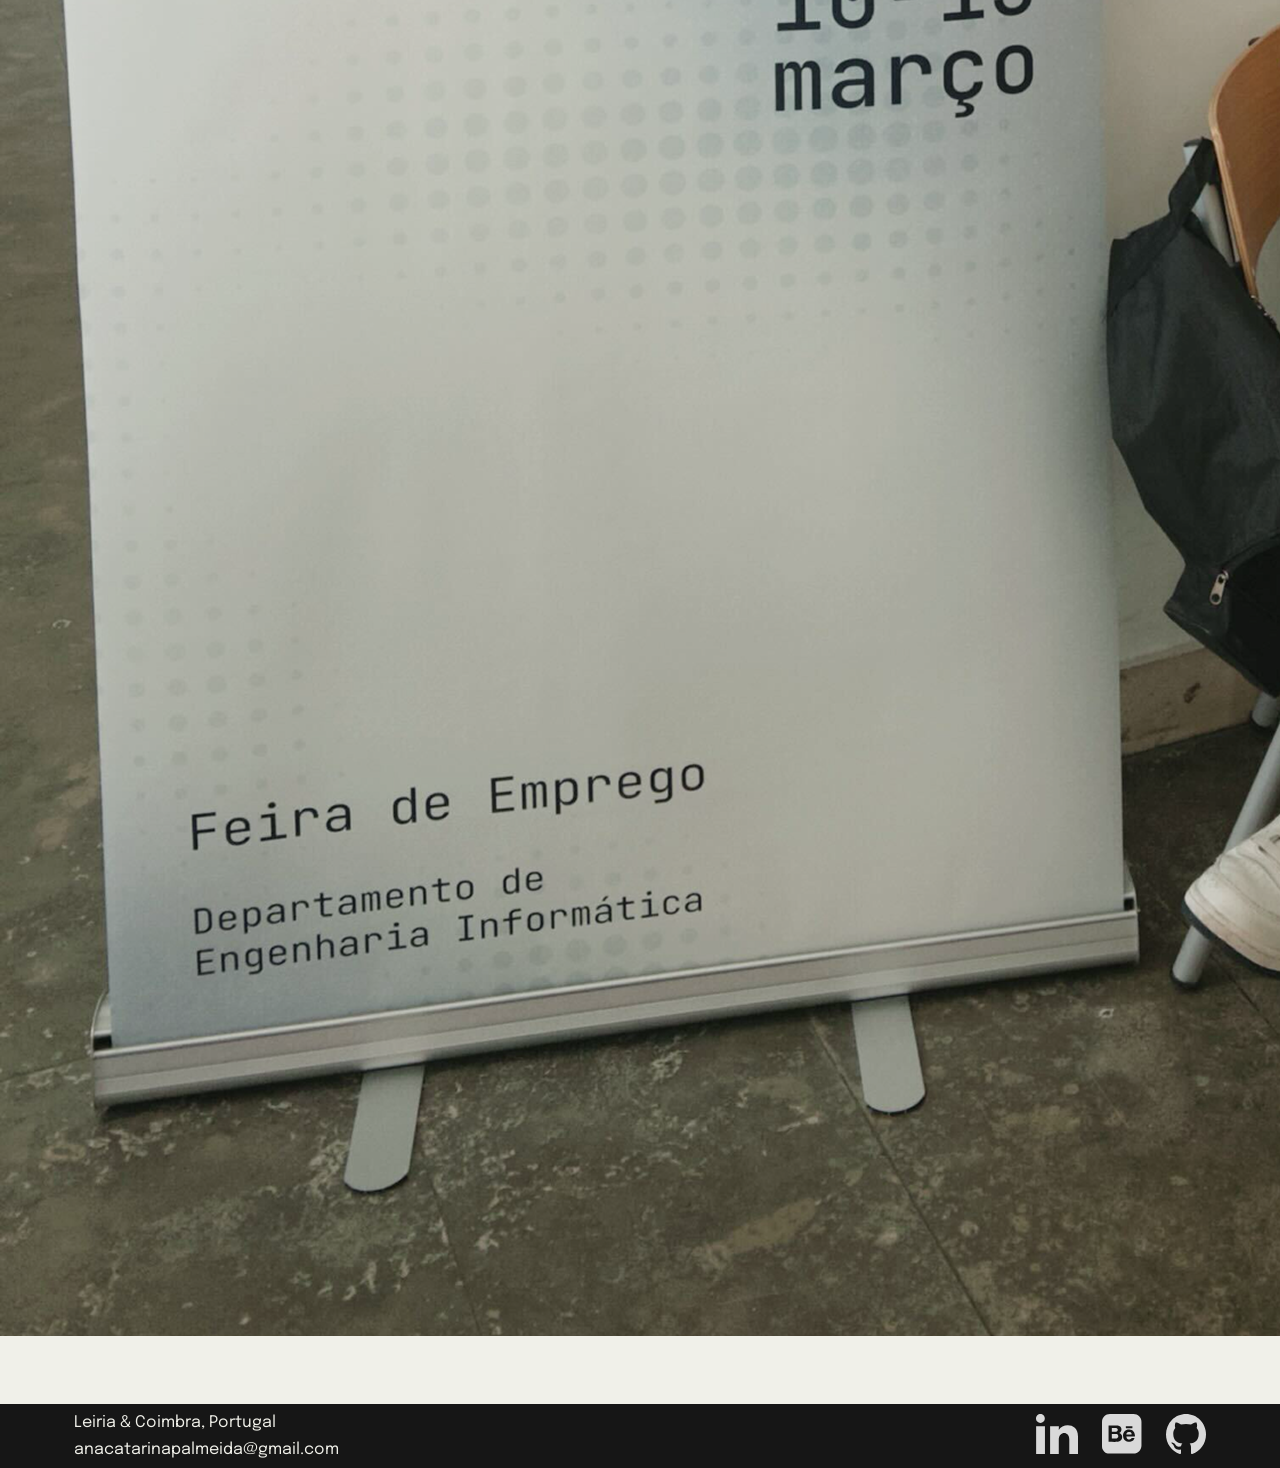
==== commit 8ab95092: "clean up" ====
--- a/index.html
+++ b/index.html
@@ -105,7 +105,7 @@
         </div>
     </footer>
 
-    <script src="js/slider.js"></script>
+    <!-- <script src="js/slider.js"></script> -->
 </body>
 
 </html>
--- a/css/index.css
+++ b/css/index.css
@@ -12,121 +12,28 @@
 /* ========================================= Home page */
 #tituloInicial>h1 {
     margin: 0;
-    font-family: "IndernikGold", sans-serif;
-    font-size: clamp(2rem, 10vw, 150px);
+  /*  font-family: "IndernikGold", sans-serif;
+    font-size: clamp(2rem, 10vw, 150px); */
     color: #F0F0E9;
-    text-align: center;
 }
 
 #tituloInicial>p {
     font-size: clamp(1rem, 5vw, 16px);
     color: #F0F0E9;
-    text-align: center;
 }
 
 #tituloInicial {
     padding-bottom: clamp(50px, 4vw, 100px);
 }
 
-#moveBar {
-    display: flex;
-    justify-content: space-evenly;
-    margin: 0;
-}
+/* ========================================= imagens */
 
-#moveBar>p {
-    margin: 0;
-    color: #F0F0E9;
-}
 
 /* ========================================= Trabalhos */
 
-/* =================== Slider */
-
-.slider {
-    display: flex;
-    overflow-x: auto;
-    scroll-snap-type: x mandatory;
-    scroll-behavior: smooth;
-    gap: 20px;
-    padding-left: 5%;
-    padding-right: 5%;
-}
-
-
-/* Remove barra de rolagem no Chrome/Safari */
-.slider::-webkit-scrollbar {
-    display: none;
-}
-
-/* Remove barra de rolagem no Firefox */
-.slider {
-    scrollbar-width: none;
-}
-
-.slider img {
-    flex: 0 0 auto;
-    height: 500px;
-    border-radius: 10px;
-    scroll-snap-align: center;
-    /* centraliza a foto ao parar */
-    object-fit: cover;
-}
-
 /* =================== Titulo */
-
-
-#tituloProjeto {
-  display: flex;
-  align-items: center;
-  gap: 15px;
-  margin: 30px 5% 10px; /* espaço em relação ao slider */
-}
-
-#tituloProjeto img {
-  width: 5%;
-}
-
-#tituloProjeto > div > p{
-    margin: 0;
-}
-
-#tituloProjeto .subtitulo{
-    font-size: 1rem;
-    margin-bottom: 3%;
-}
-
-#tituloProjeto .titulo{
-    font-size: 2rem;
-    font-weight: bold;
-}
-
-.titulo-bloco h2 {
-  margin: 0;
-  font-size: 1.8rem;
-  font-weight: bold;
-  color: #161616;
-}
 
 
 
 /* =================== Conteudo */
 
-#conteudoProjeto{
-    margin: 30px 5% 10px;
-    display: grid;
-    grid-template-columns: repeat(5, 20%);
-    gap: 20px;
-}
-
-#conteudoProjeto> div>p{
-    font-weight: bold;
-}
-
-#conteudoProjeto> div> ul{
-    list-style:none;
-    padding-left: 0;
-}
-#conteudoProjeto> div> ul > li{
-    font-family: "Epilogue", sans-serif;
-}
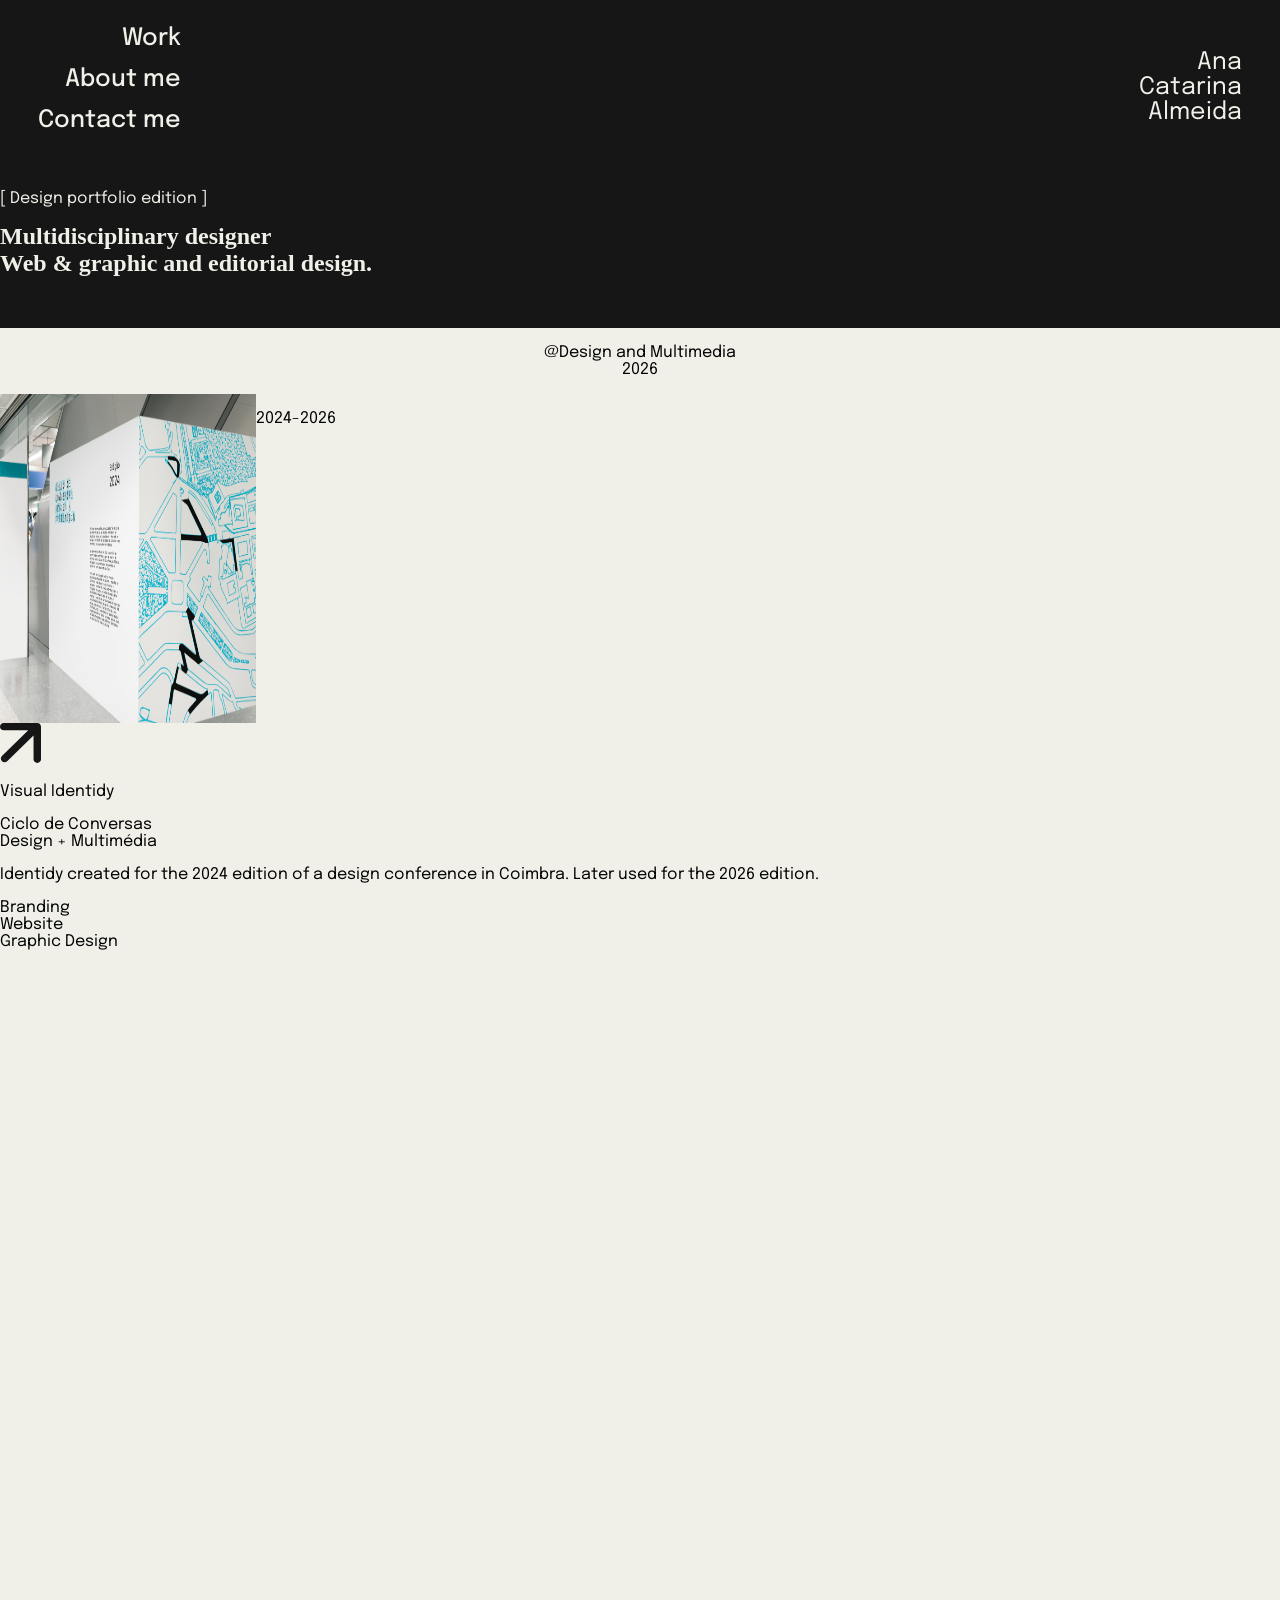
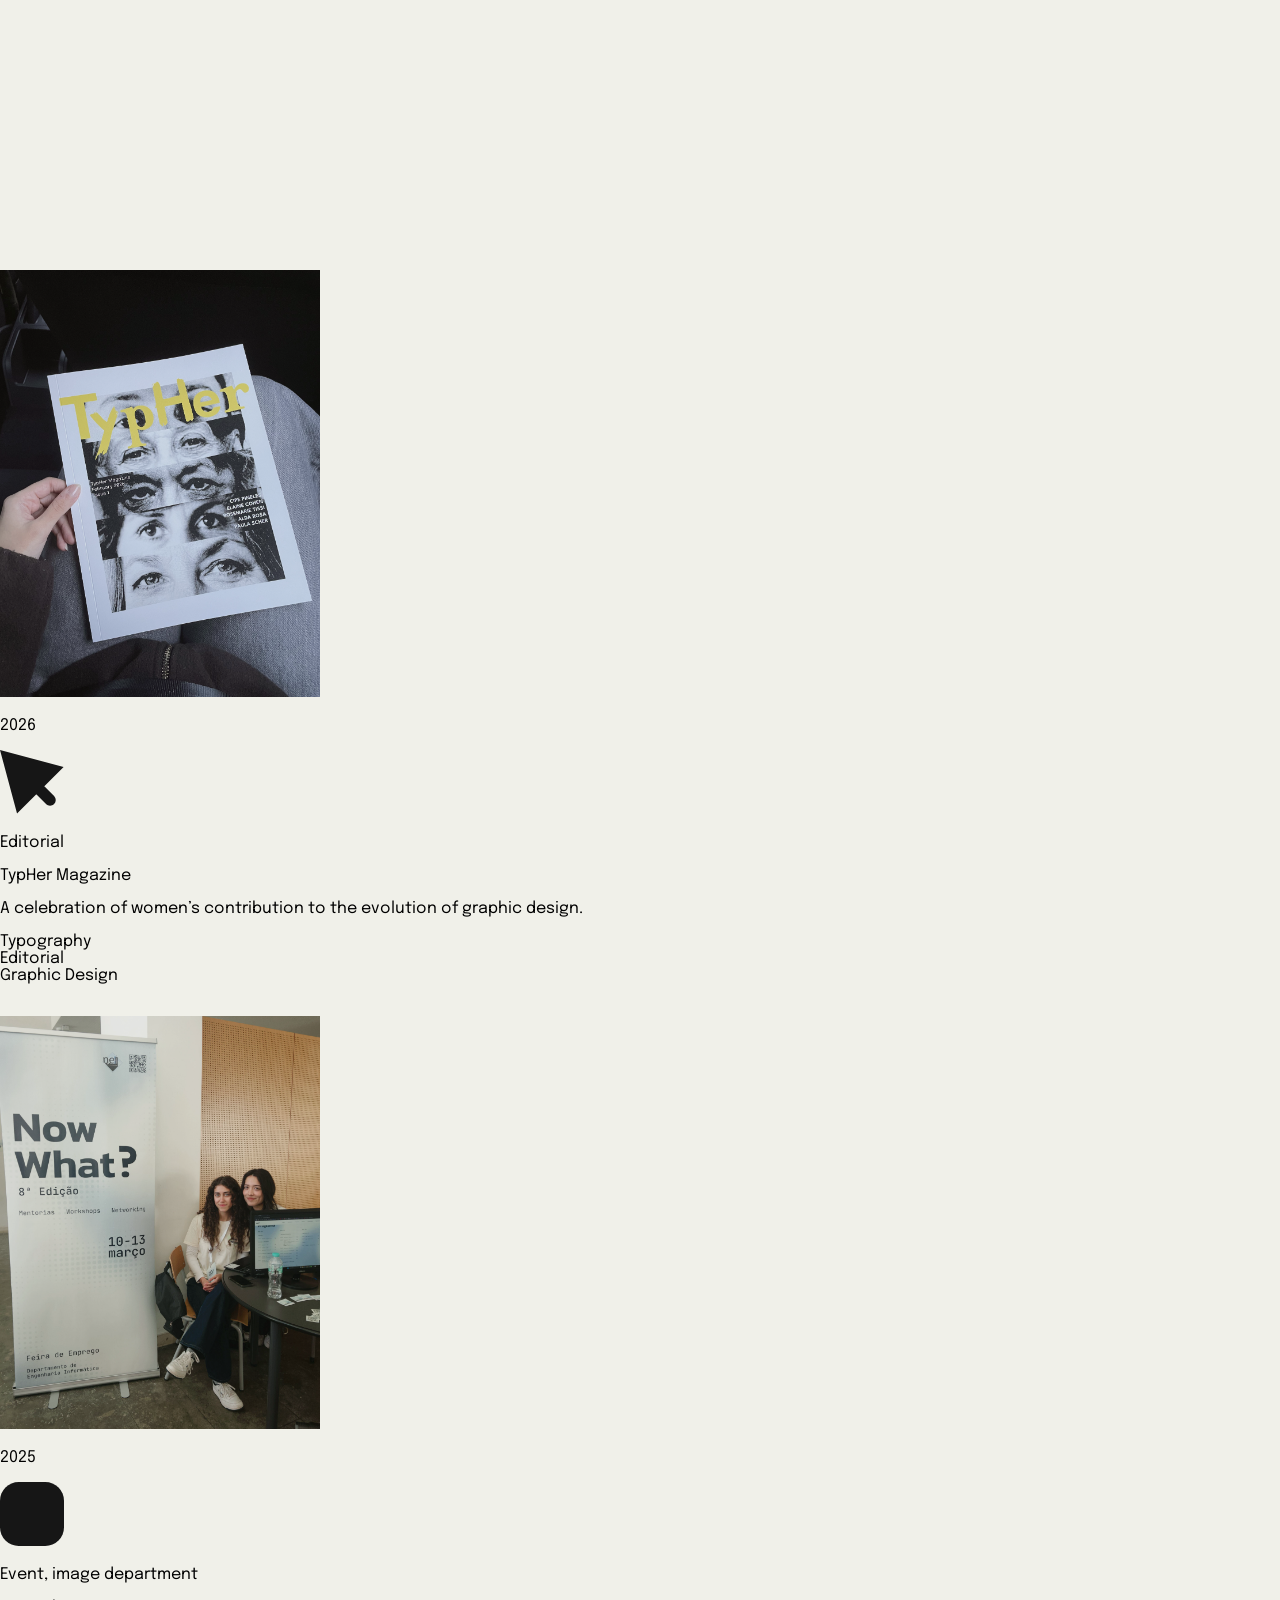
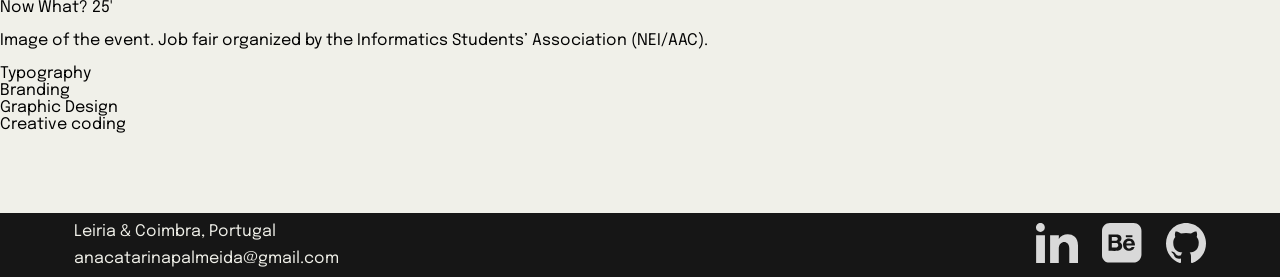
==== commit 7e143641: "atualização index" ====
--- a/index.html
+++ b/index.html
@@ -27,7 +27,7 @@
         </section>
 
         <section id="tituloInicial">
-             <p>[ Design portfolio edition ]</p>
+            <p>[ Design portfolio edition ]</p>
             <h1>Multidisciplinary designer <br> Web & graphic and editorial design.</h1>
         </section>
 
@@ -39,57 +39,76 @@
             <p>@Design and Multimedia<br>2026</p>
         </section>
 
+        <!--
         <section>
             <div id="tituloProjeto"></div>
             <div class="slider">
-                <img src="imagens/ccdm.png" alt="foto 1" data-titulo="#titulo-ccdm" data-conteudo="#conteudo-ccdm">
-                <img src="imagens/typher.png" alt="foto 2" data-titulo="#titulo-typher"
-                    data-conteudo="#conteudo-magazine">
+
                 <a href="nowwhat.html"><img src="imagens/nw.png" alt="foto 3" data-titulo="#titulo-nowwhat"
                         data-conteudo="#conteudo-nowwhat"></a>
             </div>
             <div id="conteudoProjeto"></div>
+        </section>  -->
+        <section id="grid">
+            <!-- template para cada -->
+            <section id="ccdm" class="titulo-bloco">
+                <img src="imagens/ccdm.png" alt="foto 1" data-titulo="#titulo-ccdm" data-conteudo="#conteudo-ccdm">
+                <p>2024-2026</p>
+                <div id="ccdm_mouse">
+                    <img src="imagens/icons/1.svg">
+                    <div>
+                        <p class="subtitulo">Visual Identidy</p>
+                        <p class="titulo">
+                            Ciclo de Conversas<br>
+                            Design + Multimédia</p>
+                    </div>
+                    <div>
+                        <p>Identidy created for the 2024 edition of a design conference in Coimbra. Later used for the
+                            2026
+                            edition.</p>
+                        <p>Branding<br>Website<br>Graphic Design</p>
+                    </div>
+                </div>
+            </section>
+
+            <section id="typher" class="titulo-bloco">
+                <img src="imagens/typher.png" alt="foto 2" data-titulo="#titulo-typher"
+                    data-conteudo="#conteudo-typher">
+                <p>2026</p>
+                <div id="typher_mouse">
+                    <img src="imagens/icons/3.svg">
+                    <div>
+                        <p class="subtitulo">Editorial</p>
+                        <p class="titulo"> TypHer Magazine</p>
+                    </div>
+                    <div>
+                        <p>A celebration of women’s contribution to the evolution of graphic design.
+                        </p>
+                        <p>Typography<br>Editorial<br>Graphic Design</p>
+                    </div>
+                </div>
+            </section>
+
+            <section id="nw" class="titulo-bloco">
+                <img src="imagens/nw.png" alt="foto 3" data-titulo="#titulo-nowwhat" data-conteudo="#conteudo-nowwhat">
+                <p>2025</p>
+                <div id="nw_mouse">
+                    <img src="imagens/icons/4.svg">
+                    <div>
+                        <p class="subtitulo">Event, image department</p>
+                        <p class="titulo"> Now What? 25' </p>
+                    </div>
+                    <div>
+                        <p>Image of the event.
+                            Job fair organized by the Informatics Students’ Association (NEI/AAC).
+                        </p>
+                        <p>Typography<br>Branding<br>Graphic Design<br>Creative coding</p>
+                    </div>
+                </div>
+            </section>
+
+
         </section>
-
-        <!-- Templates de títulos -->
-        <template id="titulo-ccdm" class="titulo-bloco">
-            <img src="imagens/icons/1.svg">
-            <div>
-                <p  class="subtitulo">Visual Identidy</p>
-                <p class="titulo">
-                    Ciclo de Conversas<br>
-                    Design + Multimédia</p>
-            </div>
-        </template>
-       
-
-        <!-- Templates de conteúdos -->
-        <template id="conteudo-ccdm" class="grid">
-                <p>Identidy for the 2024 edition of a design conference.</p>
-                <p>Branding<br>Website<br>Graphic design</p>
-            <div>
-                <p>tools</p>
-                <ul>
-                    <li>HTML</li>
-                    <li>TCSS</li>
-                    <li>JavaScript</li>
-                    <li>Adobe Illustrator</li>
-                    <li>Adobe Photoshop</li>
-                </ul>
-            </div>
-        </template>
-        <!-- 2 -->
-        <template id="conteudo-refresko" class="grid">
-                <p>Identidy for a soda company.</p>
-                <p>Branding<br>Graphic design<br>Illustrations</p>
-            <div>
-                <p>tool</p>
-                <ul>
-                    <li>Adobe Illustrator</li>
-                    <li>Adobe Photoshop</li>
-                </ul>
-            </div>
-        </template>
 
     </main>
 
--- a/css/index.css
+++ b/css/index.css
@@ -26,12 +26,67 @@
     padding-bottom: clamp(50px, 4vw, 100px);
 }
 
-/* ========================================= imagens */
+/* ========================================= imagens iniciais tamanhos*/
+#ccdm img {
+    width: 25%;
+}
+#ccdm_mouse img {
+    width: 5%;
+}
+
+#typher img {
+    width: 25%;
+}
+#typher_mouse img {
+    width: 5%;
+}
+
+#nw img {
+    width: 25%;
+}
+#nw_mouse img {
+    width: 5%;
+}
 
 
-/* ========================================= Trabalhos */
+/* ========================================= grid */
 
-/* =================== Titulo */
+#grid {
+    display: grid;
+    grid-template-columns: repeat(5, 1fr);
+    grid-template-rows: repeat(3, 1fr);
+    gap: 8px;
+}
+
+#ccdm {
+   grid-column: span 4 / span 5;
+   display: flex;
+   flex-wrap: wrap;
+}
+#ccdm p {
+    grid-column: span 5 / span 5;
+    grid-row-start: 2;
+}
+
+#typher {
+    grid-column: span 5 / span 5;
+    grid-row-start: 3;
+}
+#typher p {
+    grid-column: span 5 / span 5;
+    grid-row-start: 4;
+}
+
+#nw {
+    grid-column: span 5 / span 5;
+    grid-row-start: 5;
+}
+#nw p {
+    grid-column: span 5 / span 5;
+    grid-row-start: 6;
+}
+
+/* ===================  */
 
 
 
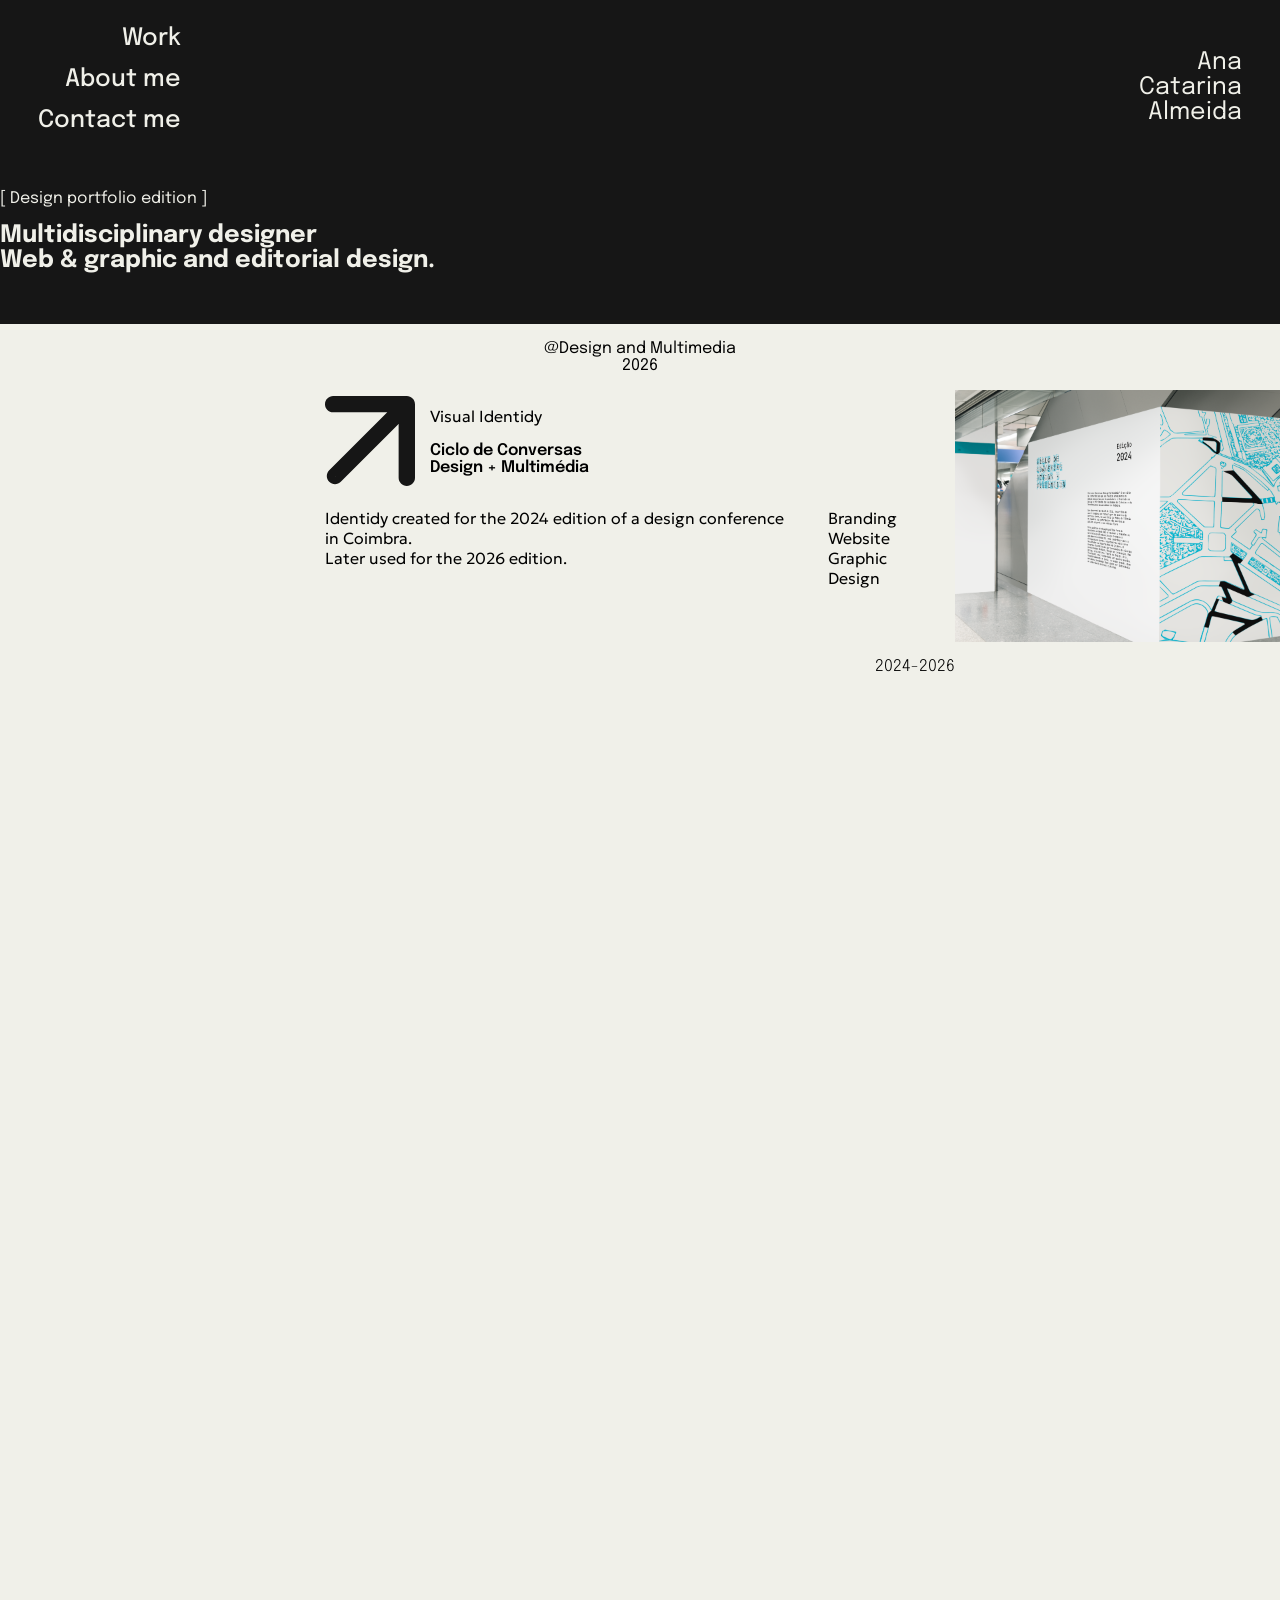
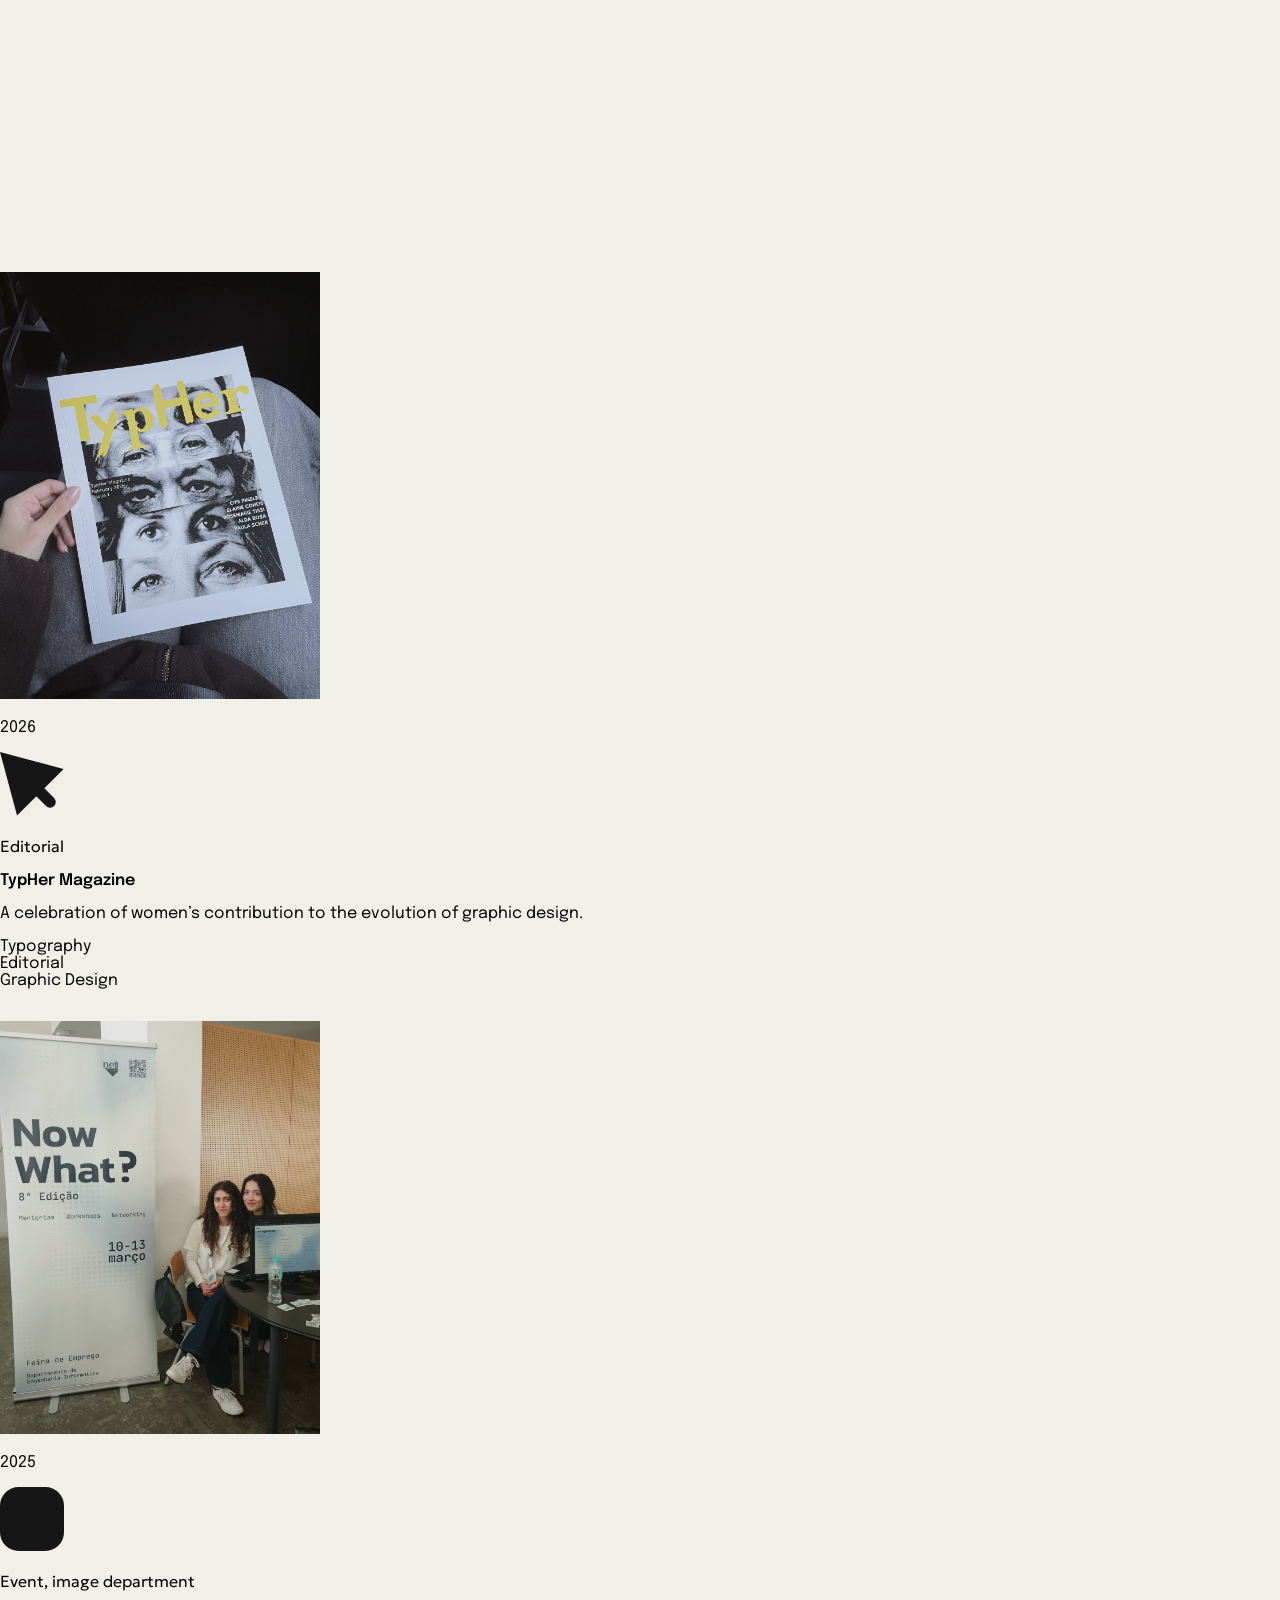
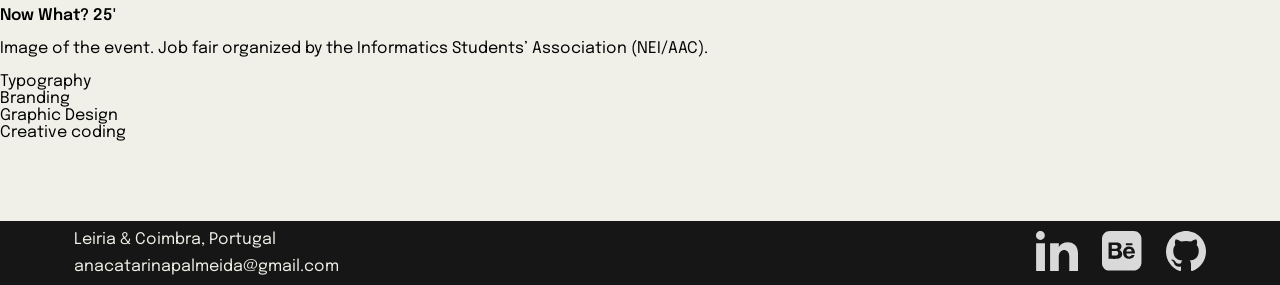
==== commit 61bc3660: "1º immagem check" ====
--- a/index.html
+++ b/index.html
@@ -7,6 +7,7 @@
     <link rel="preconnect" href="https://fonts.gstatic.com" crossorigin>
     <link href="https://fonts.googleapis.com/css2?family=Epilogue:ital,wght@0,100..900;1,100..900&display=swap"
         rel="stylesheet">
+    <link href="https://fonts.googleapis.com/css2?family=Geologica:wght,CRSV@100..900,0&display=swap" rel="stylesheet">
 
     <link rel=" stylesheet" href="css/common.css">
     <link rel="stylesheet" href="css/index.css">
@@ -52,22 +53,30 @@
         <section id="grid">
             <!-- template para cada -->
             <section id="ccdm" class="titulo-bloco">
-                <img src="imagens/ccdm.png" alt="foto 1" data-titulo="#titulo-ccdm" data-conteudo="#conteudo-ccdm">
-                <p>2024-2026</p>
-                <div id="ccdm_mouse">
-                    <img src="imagens/icons/1.svg">
-                    <div>
-                        <p class="subtitulo">Visual Identidy</p>
-                        <p class="titulo">
-                            Ciclo de Conversas<br>
-                            Design + Multimédia</p>
+                <div class="ccdm-wrapper">
+                    <div id="ccdm_mouse">
+                        <div class="header-flex">
+                            <img src="imagens/icons/1.svg">
+                            <div>
+                                <p class="subtitulo">Visual Identidy</p>
+                                <p class="titulo">
+                                    Ciclo de Conversas<br>
+                                    Design + Multimédia
+                                </p>
+                            </div>
+                        </div>
+                        <div class="descricao-flex">
+                            <p>Identidy created for the 2024 edition of a design conference in Coimbra. <br>Later used
+                                for the 2026 edition.</p>
+                            <p class="tags">Branding<br>Website<br>Graphic Design</p>
+                        </div>
                     </div>
-                    <div>
-                        <p>Identidy created for the 2024 edition of a design conference in Coimbra. Later used for the
-                            2026
-                            edition.</p>
-                        <p>Branding<br>Website<br>Graphic Design</p>
-                    </div>
+
+                    <img src="imagens/ccdm.png" alt="foto 1" class="img-projeto">
+                </div>
+
+                <div id="dataCCDM" class="data_realizacao">
+                    <p>2024-2026</p>
                 </div>
             </section>
 
--- a/css/index.css
+++ b/css/index.css
@@ -12,8 +12,7 @@
 /* ========================================= Home page */
 #tituloInicial>h1 {
     margin: 0;
-  /*  font-family: "IndernikGold", sans-serif;
-    font-size: clamp(2rem, 10vw, 150px); */
+   font-family: "Epilogue", sans-serif;
     color: #F0F0E9;
 }
 
@@ -26,12 +25,42 @@
     padding-bottom: clamp(50px, 4vw, 100px);
 }
 
+/* ========================================= typo */
+.subtitulo {
+     font-family: "Geologica", sans-serif;
+     font-weight: 300;
+}
+
+.titulo{
+    font-family: "Epilogue", sans-serif;
+     font-weight: 600;
+}
+
+.descricao-flex p{
+     font-family: "Geologica", sans-serif;
+      font-weight: 300;
+}
+
+.tags{
+     font-family: "Geologica", sans-serif;
+      font-weight: 300;
+}
+
+.data_realizacao{
+     font-family: "Geologica", sans-serif;
+       font-weight: 300;
+}
+
 /* ========================================= imagens iniciais tamanhos*/
-#ccdm img {
-    width: 25%;
+
+.img-projeto {
+    max-width: 60%;    
+    height: auto;       /* mantem proporcao */
+    object-fit: contain;
+    flex-shrink: 0;     /* impede que a imagem seja esmagada */
 }
 #ccdm_mouse img {
-    width: 5%;
+    width: 15%;
 }
 
 #typher img {
@@ -50,6 +79,7 @@
 
 
 /* ========================================= grid */
+/* ============== ccdm */
 
 #grid {
     display: grid;
@@ -58,15 +88,45 @@
     gap: 8px;
 }
 
+.ccdm-wrapper {
+    display: flex;
+    flex-direction: row; /* Coloca texto e imagem lado a lado */
+    align-items: flex-start;
+    justify-content: space-between;
+    gap: 30px;
+    width: 100%;
+}
+
+#ccdm_mouse {
+    flex: 1;
+}
+
+/* Alinha o ícone da seta com o título */
+.header-flex {
+    display: flex;
+    gap: 15px;
+   width: 600px;
+}
+
+/* A data que deve ficar por baixo da imagem */
+#dataCCDM {
+    text-align: right; /* Alinha à direita, por baixo da imagem */
+    width: 100%;
+    margin-top: 10px;
+}
+
+/* Organiza a descrição e as tags lado a lado se quiseres (opcional) */
+.descricao-flex {
+    display: flex;
+    gap: 40px;
+    /* Alinha com o início do texto, ignorando a seta */
+}
+
 #ccdm {
-   grid-column: span 4 / span 5;
-   display: flex;
-   flex-wrap: wrap;
+    grid-column: 3;
 }
-#ccdm p {
-    grid-column: span 5 / span 5;
-    grid-row-start: 2;
-}
+
+/* ============== typher */
 
 #typher {
     grid-column: span 5 / span 5;
